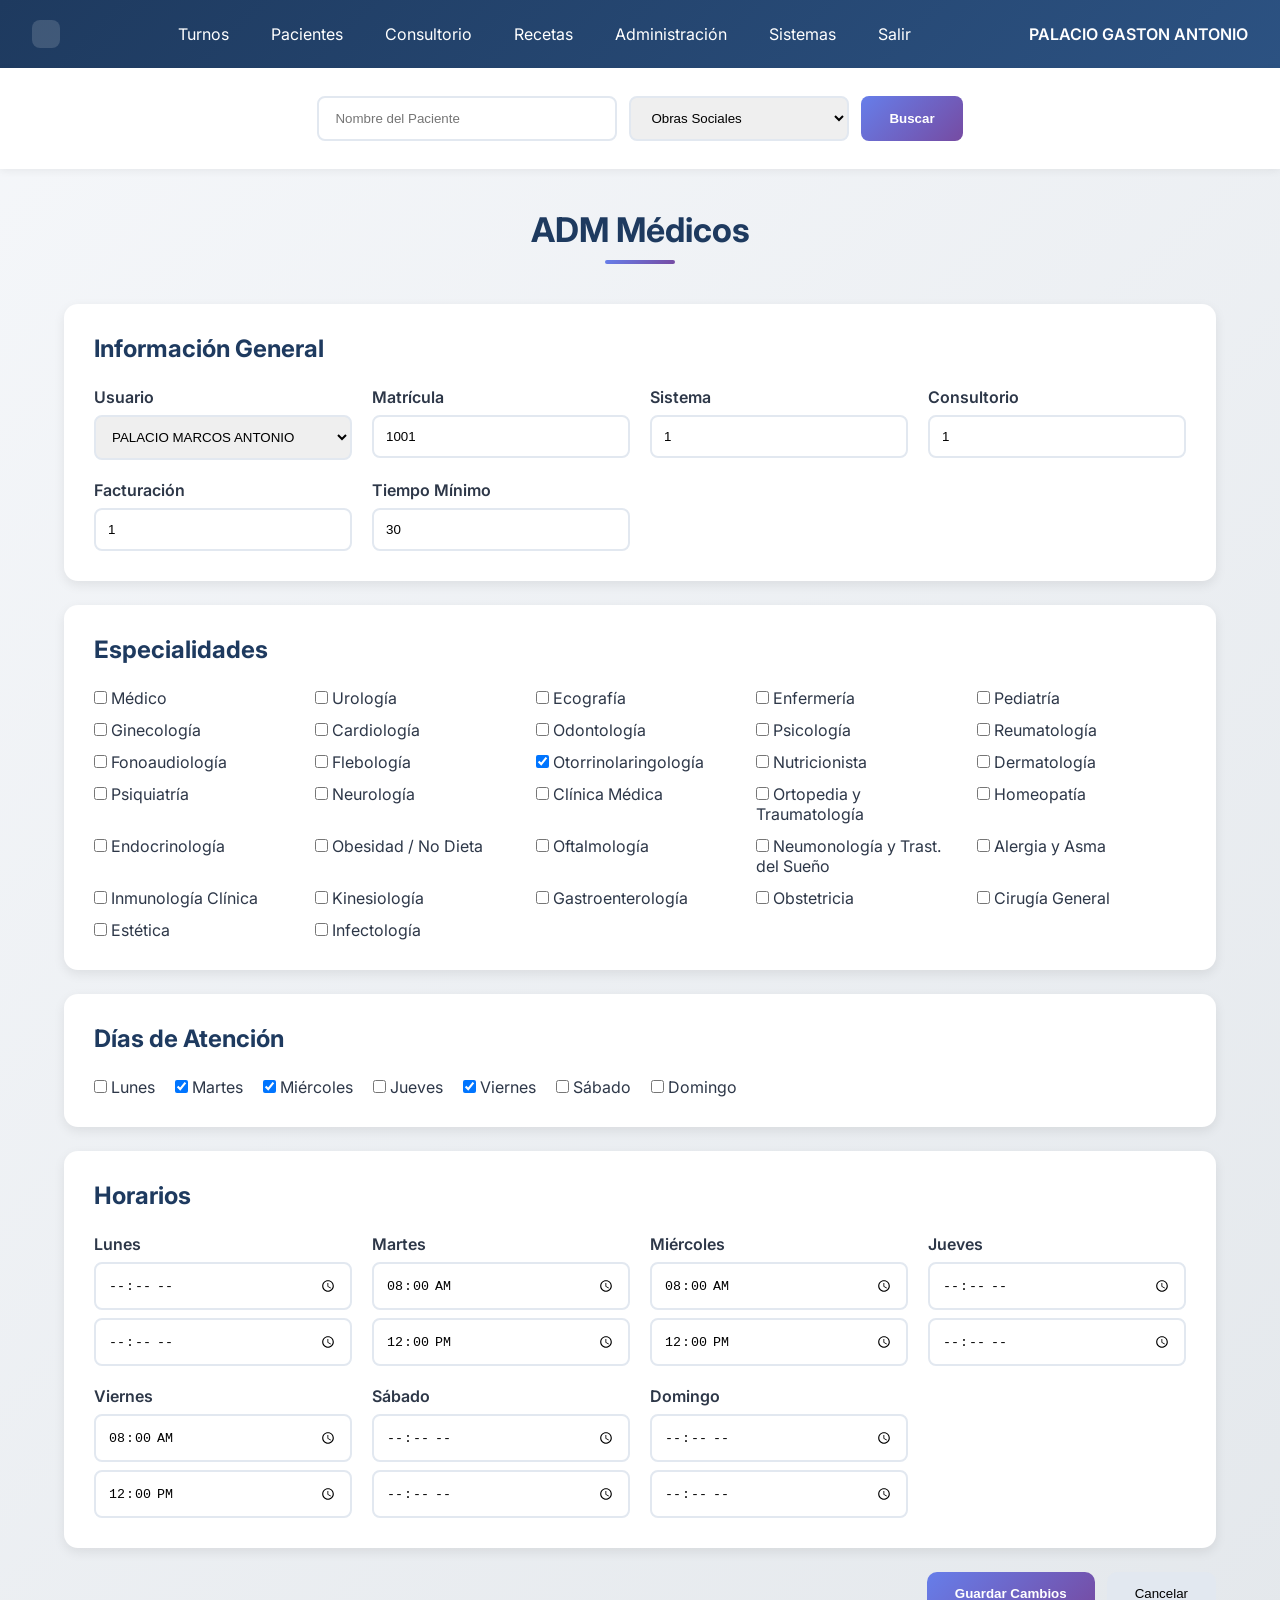
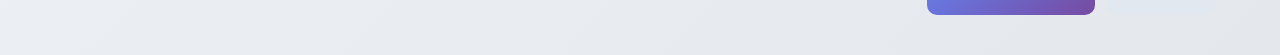
==== adMedicos.html @ 22ae17d7 "hola" ====
<!DOCTYPE html>
<html lang="es">
<head>
<meta charset="UTF-8">
<meta name="viewport" content="width=device-width, initial-scale=1.0">
<title>ADM Médicos</title>

<link rel="stylesheet" href="medicos.css">

<link href="https://fonts.googleapis.com/css2?family=Inter:wght@400;500;600;700&display=swap" rel="stylesheet">

</head>
<body>

<header class="header">

<div class="header-left">
<p class="logo-icon"></p>
</div>

<nav class="nav-menu">
<a href="#">Turnos</a>
<a href="#">Pacientes</a>
<a href="#">Consultorio</a>
<a href="#">Recetas</a>
<a href="#">Administración</a>
<a href="#">Sistemas</a>
<a href="#">Salir</a>
</nav>

<div class="header-right">
<span class="user-name">PALACIO GASTON ANTONIO</span>
</div>

</header>

<section class="search-bar">

<input
type="text"
placeholder="Nombre del Paciente"
class="input-paciente">

<select class="select-obra">
<option>Obras Sociales</option>
</select>

<button class="btn-buscar">
Buscar
</button>

</section>

<main class="main-content">

<h1 class="page-title">
ADM Médicos
</h1>

<div class="cards-container">

<div class="card">

<h2>Información General</h2>

<div class="form-grid">

<div class="form-group">
  <label>Usuario</label>

  <select id="medicoSelect">
  </select>

</div>

<div class="form-group">
<label>Matrícula</label>
<input id="matricula" type="text">
</div>

<div class="form-group">
<label>Sistema</label>
<input id="sistema" type="number">
</div>

<div class="form-group">
<label>Consultorio</label>
<input id="consultorio" type="number">
</div>

<div class="form-group">
<label>Facturación</label>
<input id="factura" type="number">
</div>

<div class="form-group">
<label>Tiempo Mínimo</label>
<input id="tiempoMinimo" type="number">
</div>

</div>

</div>

<div class="card">

<h2>Especialidades</h2>

<div class="especialidades-grid">

<label><input class="especialidad" type="checkbox" value="Médico"> Médico</label>

<label><input class="especialidad" type="checkbox" value="Urología"> Urología</label>

<label><input class="especialidad" type="checkbox" value="Ecografía"> Ecografía</label>

<label><input class="especialidad" type="checkbox" value="Enfermería"> Enfermería</label>

<label><input class="especialidad" type="checkbox" value="Pediatría"> Pediatría</label>

<label><input class="especialidad" type="checkbox" value="Ginecología"> Ginecología</label>

<label><input class="especialidad" type="checkbox" value="Cardiología"> Cardiología</label>

<label><input class="especialidad" type="checkbox" value="Odontología"> Odontología</label>

<label><input class="especialidad" type="checkbox" value="Psicología"> Psicología</label>

<label><input class="especialidad" type="checkbox" value="Reumatología"> Reumatología</label>

<label><input class="especialidad" type="checkbox" value="Fonoaudiología"> Fonoaudiología</label>

<label><input class="especialidad" type="checkbox" value="Flebología"> Flebología</label>

<label><input class="especialidad" type="checkbox" value="Otorrinolaringología"> Otorrinolaringología</label>

<label><input class="especialidad" type="checkbox" value="Nutricionista"> Nutricionista</label>

<label><input class="especialidad" type="checkbox" value="Dermatología"> Dermatología</label>

<label><input class="especialidad" type="checkbox" value="Psiquiatría"> Psiquiatría</label>

<label><input class="especialidad" type="checkbox" value="Neurología"> Neurología</label>

<label><input class="especialidad" type="checkbox" value="Clínica Médica"> Clínica Médica</label>

<label><input class="especialidad" type="checkbox" value="Ortopedia y Traumatología"> Ortopedia y Traumatología</label>

<label><input class="especialidad" type="checkbox" value="Homeopatía"> Homeopatía</label>

<label><input class="especialidad" type="checkbox" value="Endocrinología"> Endocrinología</label>

<label><input class="especialidad" type="checkbox" value="Obesidad / No Dieta"> Obesidad / No Dieta</label>

<label><input class="especialidad" type="checkbox" value="Oftalmología"> Oftalmología</label>

<label><input class="especialidad" type="checkbox" value="Neumonología y Trast. del Sueño"> Neumonología y Trast. del Sueño</label>

<label><input class="especialidad" type="checkbox" value="Alergia y Asma"> Alergia y Asma</label>

<label><input class="especialidad" type="checkbox" value="Inmunología Clínica"> Inmunología Clínica</label>

<label><input class="especialidad" type="checkbox" value="Kinesiología"> Kinesiología</label>

<label><input class="especialidad" type="checkbox" value="Gastroenterología"> Gastroenterología</label>

<label><input class="especialidad" type="checkbox" value="Obstetricia"> Obstetricia</label>

<label><input class="especialidad" type="checkbox" value="Cirugía General"> Cirugía General</label>

<label><input class="especialidad" type="checkbox" value="Estética"> Estética</label>

<label><input class="especialidad" type="checkbox" value="Infectología"> Infectología</label>

</div>

</div>

<div class="card">

<h2>Días de Atención</h2>

<div class="dias-grid">

<label>
<input class="dia" type="checkbox" value="Lunes">
Lunes
</label>

<label>
<input class="dia" type="checkbox" value="Martes">
Martes
</label>

<label>
<input class="dia" type="checkbox" value="Miércoles">
Miércoles
</label>

<label>
<input class="dia" type="checkbox" value="Jueves">
Jueves
</label>

<label>
<input class="dia" type="checkbox" value="Viernes">
Viernes
</label>

<label>
<input class="dia" type="checkbox" value="Sábado">
Sábado
</label>

<label>
<input class="dia" type="checkbox" value="Domingo">
Domingo
</label>

</div>

</div>

<div class="card">

<h2>Horarios</h2>

<div class="horarios-grid">

<div class="form-group">
<label>Lunes</label>
<input id="lunEntrada" type="time">
<input id="lunSalida" type="time">
</div>

<div class="form-group">
<label>Martes</label>
<input id="marEntrada" type="time">
<input id="marSalida" type="time">
</div>

<div class="form-group">
<label>Miércoles</label>
<input id="mieEntrada" type="time">
<input id="mieSalida" type="time">
</div>

<div class="form-group">
<label>Jueves</label>
<input id="jueEntrada" type="time">
<input id="jueSalida" type="time">
</div>

<div class="form-group">
<label>Viernes</label>
<input id="vieEntrada" type="time">
<input id="vieSalida" type="time">
</div>

<div class="form-group">
<label>Sábado</label>
<input id="sabEntrada" type="time">
<input id="sabSalida" type="time">
</div>

<div class="form-group">
<label>Domingo</label>
<input id="domEntrada" type="time">
<input id="domSalida" type="time">
</div>

</div>

</div>

<div class="actions">

<button class="btn-guardar">
Guardar Cambios
</button>

<button class="btn-cancelar">
Cancelar
</button>

</div>

</div>

</main>
<script src="medicos.js"></script>
</body>
</html>
---- medicos.css ----
*{
margin:0;
padding:0;
box-sizing:border-box;
}

body{
font-family:'Inter',sans-serif;
background:linear-gradient(
135deg,
#f5f7fa 0%,
#e4e8ec 100%
);
min-height:100vh;
color:#2d3748;
}

.header{
display:flex;
align-items:center;
justify-content:space-between;
background:linear-gradient(
135deg,
#1e3a5f 0%,
#2c5282 100%
);
padding:14px 32px;
}

.logo-icon{
width:28px;
height:28px;
background:rgba(255,255,255,.15);
border-radius:8px;
}

.nav-menu{
display:flex;
gap:6px;
}

.nav-menu a{
color:white;
text-decoration:none;
padding:10px 18px;
border-radius:6px;
}

.nav-menu .active{
background:white;
color:#1e3a5f;
}

.user-name{
color:white;
font-weight:600;
}

.search-bar{
display:flex;
justify-content:center;
gap:12px;
padding:28px;
background:white;
box-shadow:0 2px 8px rgba(0,0,0,.06);
}

.input-paciente,
.select-obra{
padding:12px 16px;
border:2px solid #e2e8f0;
border-radius:8px;
}

.input-paciente{
width:300px;
}

.select-obra{
width:220px;
}

.btn-buscar{
padding:12px 28px;
border:none;
border-radius:8px;
background:linear-gradient(
135deg,
#667eea,
#764ba2
);
color:white;
font-weight:600;
cursor:pointer;
}

.main-content{
max-width:1200px;
margin:auto;
padding:40px 24px;
}

.page-title{
text-align:center;
font-size:34px;
font-weight:700;
color:#1e3a5f;
margin-bottom:40px;
}

.page-title::after{
content:'';
display:block;
width:70px;
height:4px;
background:linear-gradient(
135deg,
#667eea,
#764ba2
);
margin:10px auto;
border-radius:20px;
}

.cards-container{
display:flex;
flex-direction:column;
gap:24px;
}

.card{
background:white;
padding:30px;
border-radius:14px;
box-shadow:0 4px 12px rgba(0,0,0,.08);
}

.card h2{
margin-bottom:24px;
color:#1e3a5f;
}

.form-grid{
display:grid;
grid-template-columns:
repeat(auto-fit,minmax(250px,1fr));
gap:20px;
}

.form-group{
display:flex;
flex-direction:column;
gap:8px;
}

.form-group label{
font-weight:600;
}

.form-group input,
.form-group select{
padding:12px;
border:2px solid #e2e8f0;
border-radius:8px;
}

.especialidades-grid{
display:grid;
grid-template-columns:
repeat(auto-fit,minmax(180px,1fr));
gap:12px;
}

.dias-grid{
display:flex;
gap:20px;
flex-wrap:wrap;
}

.horarios-grid{
display:grid;
grid-template-columns:
repeat(auto-fit,minmax(250px,1fr));
gap:20px;
}

.actions{
display:flex;
justify-content:flex-end;
gap:12px;
}

.btn-guardar{
padding:14px 28px;
border:none;
border-radius:10px;
background:linear-gradient(
135deg,
#667eea,
#764ba2
);
color:white;
font-weight:600;
cursor:pointer;
}

.btn-cancelar{
padding:14px 28px;
border:none;
border-radius:10px;
background:#e2e8f0;
cursor:pointer;
}
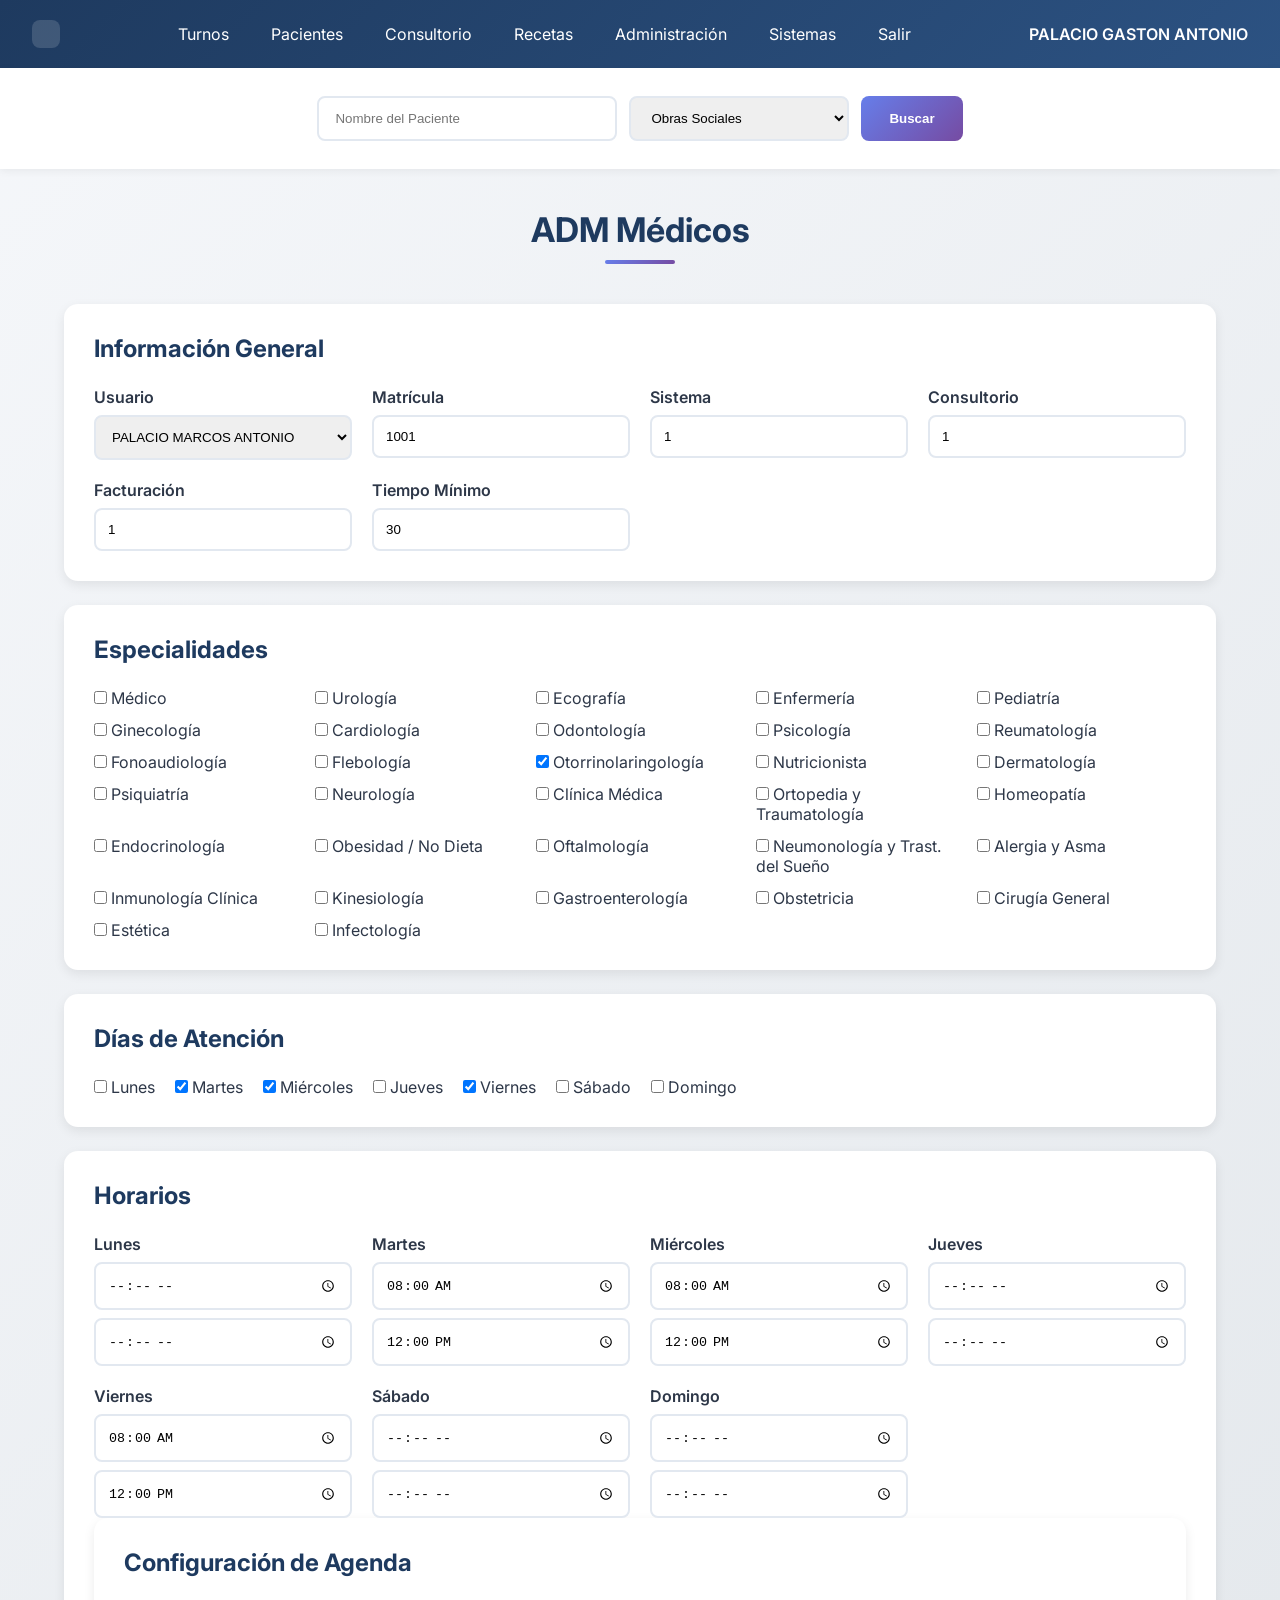
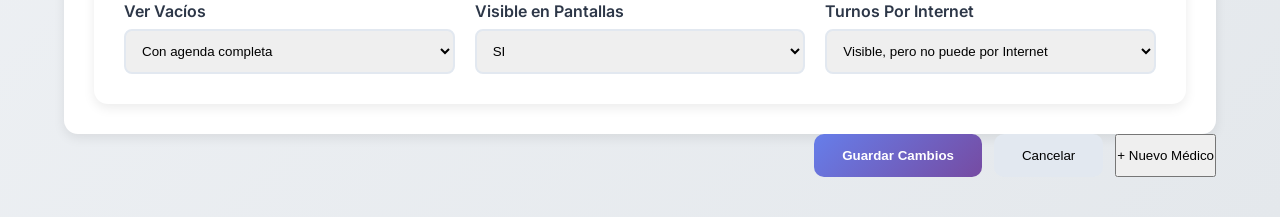
==== commit 2876e1ce: "hola" ====
--- a/adMedicos.html
+++ b/adMedicos.html
@@ -270,7 +270,46 @@
 </div>
 
 </div>
-
+<div class="card">
+
+    <h2>Configuración de Agenda</h2>
+
+    <div class="form-grid">
+
+        <div class="form-group">
+            <label>Ver Vacíos</label>
+
+            <select id="verVacios">
+                <option>Con agenda completa</option>
+                <option>Mostrar huecos</option>
+                <option>Ocultar huecos</option>
+            </select>
+        </div>
+
+        <div class="form-group">
+            <label>Visible en Pantallas</label>
+
+            <select id="visiblePantallas">
+                <option>SI</option>
+                <option>NO</option>
+            </select>
+        </div>
+
+        <div class="form-group">
+            <label>Turnos Por Internet</label>
+
+            <select id="turnosInternet">
+                <option>Visible, pero no puede por Internet</option>
+                <option>Visible y puede por Internet</option>
+                <option>No visible</option>
+            </select>
+        </div>
+
+    </div>
+
+</div>
+
+</div>
 </div>
 
 <div class="actions">
@@ -281,6 +320,9 @@
 
 <button class="btn-cancelar">
 Cancelar
+</button>
+<button id="nuevoMedico">
+  + Nuevo Médico
 </button>
 
 </div>
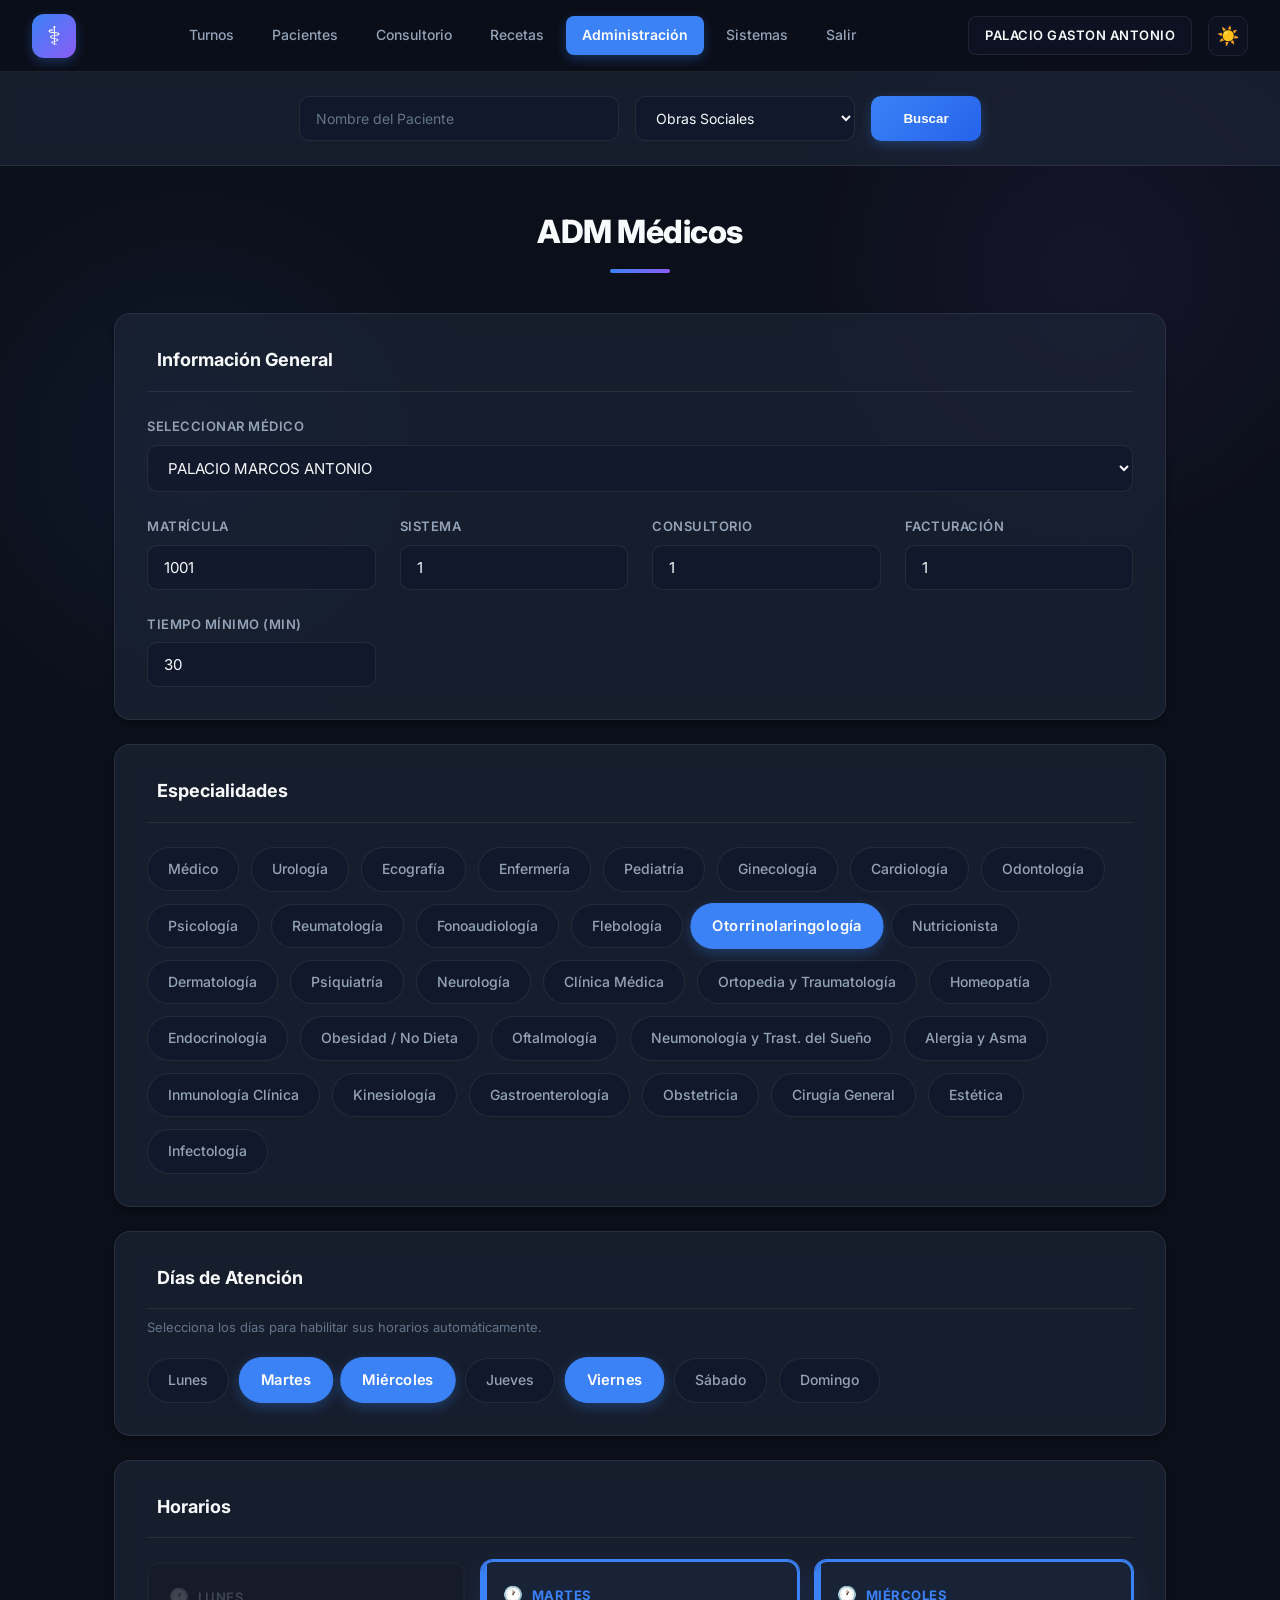
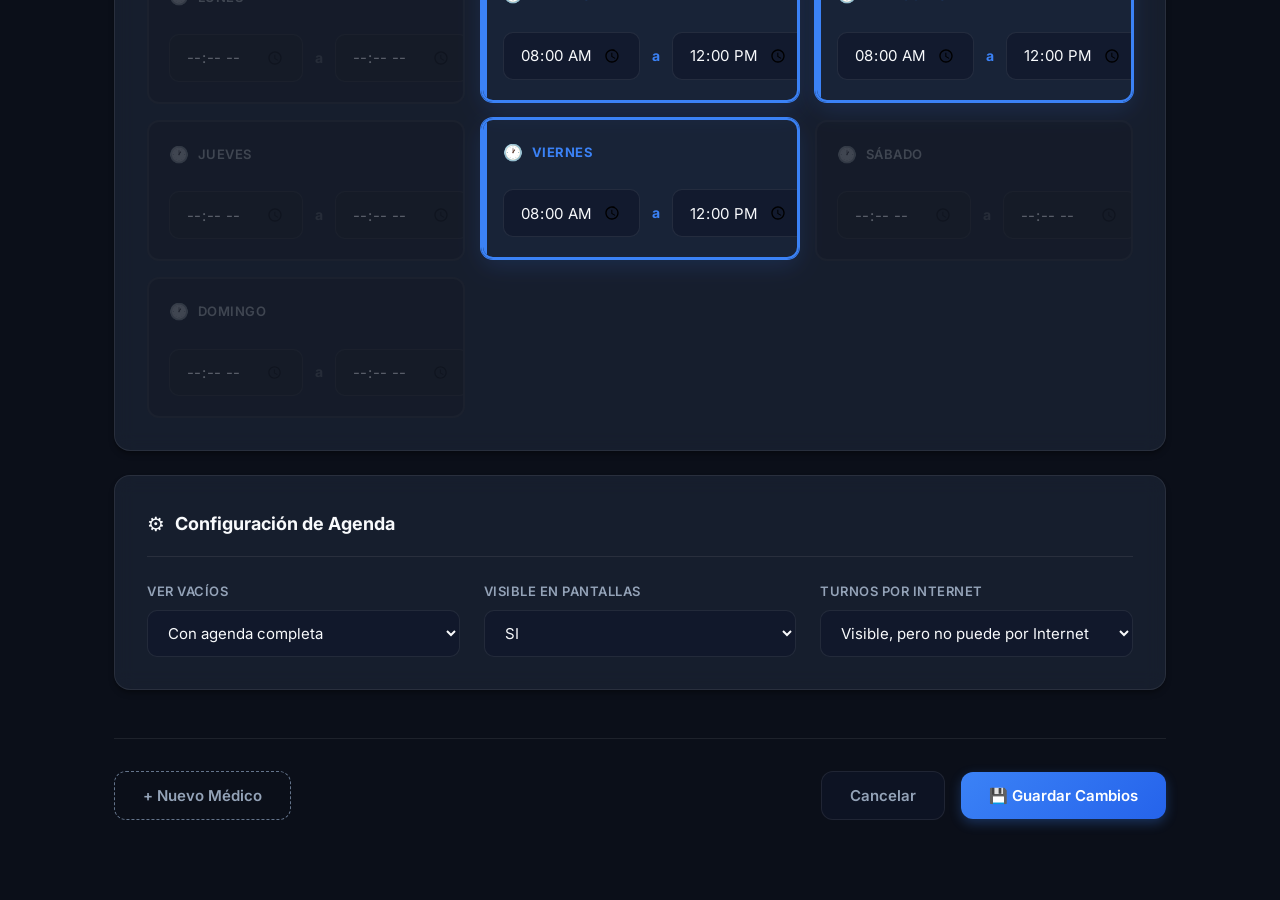
==== commit 447974f8: "cambio de estilo y mejora de ui" ====
--- a/adMedicos.html
+++ b/adMedicos.html
@@ -1,335 +1,238 @@
 <!DOCTYPE html>
-<html lang="es">
+<html lang="es" data-theme="dark">
 <head>
 <meta charset="UTF-8">
 <meta name="viewport" content="width=device-width, initial-scale=1.0">
 <title>ADM Médicos</title>
-
 <link rel="stylesheet" href="medicos.css">
-
 <link href="https://fonts.googleapis.com/css2?family=Inter:wght@400;500;600;700&display=swap" rel="stylesheet">
-
 </head>
 <body>
 
 <header class="header">
-
-<div class="header-left">
-<p class="logo-icon"></p>
-</div>
-
-<nav class="nav-menu">
-<a href="#">Turnos</a>
-<a href="#">Pacientes</a>
-<a href="#">Consultorio</a>
-<a href="#">Recetas</a>
-<a href="#">Administración</a>
-<a href="#">Sistemas</a>
-<a href="#">Salir</a>
-</nav>
-
-<div class="header-right">
-<span class="user-name">PALACIO GASTON ANTONIO</span>
-</div>
-
+  <div class="header-left">
+    <p class="logo-icon">⚕</p>
+  </div>
+  <nav class="nav-menu">
+    <a href="#">Turnos</a>
+    <a href="#">Pacientes</a>
+    <a href="#">Consultorio</a>
+    <a href="#">Recetas</a>
+    <a href="#" class="active">Administración</a>
+    <a href="#">Sistemas</a>
+    <a href="#">Salir</a>
+  </nav>
+  <div class="header-right">
+    <span class="user-name">PALACIO GASTON ANTONIO</span>
+    <button id="theme-toggle" class="theme-toggle" aria-label="Cambiar tema">
+      <span class="icon">☀️</span>
+    </button>
+  </div>
 </header>
 
 <section class="search-bar">
-
-<input
-type="text"
-placeholder="Nombre del Paciente"
-class="input-paciente">
-
-<select class="select-obra">
-<option>Obras Sociales</option>
-</select>
-
-<button class="btn-buscar">
-Buscar
-</button>
-
+  <input type="text" placeholder="Nombre del Paciente" class="input-paciente">
+  <select class="select-obra">
+    <option>Obras Sociales</option>
+  </select>
+  <button class="btn-buscar">Buscar</button>
 </section>
 
 <main class="main-content">
-
-<h1 class="page-title">
-ADM Médicos
-</h1>
-
-<div class="cards-container">
-
-<div class="card">
-
-<h2>Información General</h2>
-
-<div class="form-grid">
-
-<div class="form-group">
-  <label>Usuario</label>
-
-  <select id="medicoSelect">
-  </select>
-
-</div>
-
-<div class="form-group">
-<label>Matrícula</label>
-<input id="matricula" type="text">
-</div>
-
-<div class="form-group">
-<label>Sistema</label>
-<input id="sistema" type="number">
-</div>
-
-<div class="form-group">
-<label>Consultorio</label>
-<input id="consultorio" type="number">
-</div>
-
-<div class="form-group">
-<label>Facturación</label>
-<input id="factura" type="number">
-</div>
-
-<div class="form-group">
-<label>Tiempo Mínimo</label>
-<input id="tiempoMinimo" type="number">
-</div>
-
-</div>
-
-</div>
-
-<div class="card">
-
-<h2>Especialidades</h2>
-
-<div class="especialidades-grid">
-
-<label><input class="especialidad" type="checkbox" value="Médico"> Médico</label>
-
-<label><input class="especialidad" type="checkbox" value="Urología"> Urología</label>
-
-<label><input class="especialidad" type="checkbox" value="Ecografía"> Ecografía</label>
-
-<label><input class="especialidad" type="checkbox" value="Enfermería"> Enfermería</label>
-
-<label><input class="especialidad" type="checkbox" value="Pediatría"> Pediatría</label>
-
-<label><input class="especialidad" type="checkbox" value="Ginecología"> Ginecología</label>
-
-<label><input class="especialidad" type="checkbox" value="Cardiología"> Cardiología</label>
-
-<label><input class="especialidad" type="checkbox" value="Odontología"> Odontología</label>
-
-<label><input class="especialidad" type="checkbox" value="Psicología"> Psicología</label>
-
-<label><input class="especialidad" type="checkbox" value="Reumatología"> Reumatología</label>
-
-<label><input class="especialidad" type="checkbox" value="Fonoaudiología"> Fonoaudiología</label>
-
-<label><input class="especialidad" type="checkbox" value="Flebología"> Flebología</label>
-
-<label><input class="especialidad" type="checkbox" value="Otorrinolaringología"> Otorrinolaringología</label>
-
-<label><input class="especialidad" type="checkbox" value="Nutricionista"> Nutricionista</label>
-
-<label><input class="especialidad" type="checkbox" value="Dermatología"> Dermatología</label>
-
-<label><input class="especialidad" type="checkbox" value="Psiquiatría"> Psiquiatría</label>
-
-<label><input class="especialidad" type="checkbox" value="Neurología"> Neurología</label>
-
-<label><input class="especialidad" type="checkbox" value="Clínica Médica"> Clínica Médica</label>
-
-<label><input class="especialidad" type="checkbox" value="Ortopedia y Traumatología"> Ortopedia y Traumatología</label>
-
-<label><input class="especialidad" type="checkbox" value="Homeopatía"> Homeopatía</label>
-
-<label><input class="especialidad" type="checkbox" value="Endocrinología"> Endocrinología</label>
-
-<label><input class="especialidad" type="checkbox" value="Obesidad / No Dieta"> Obesidad / No Dieta</label>
-
-<label><input class="especialidad" type="checkbox" value="Oftalmología"> Oftalmología</label>
-
-<label><input class="especialidad" type="checkbox" value="Neumonología y Trast. del Sueño"> Neumonología y Trast. del Sueño</label>
-
-<label><input class="especialidad" type="checkbox" value="Alergia y Asma"> Alergia y Asma</label>
-
-<label><input class="especialidad" type="checkbox" value="Inmunología Clínica"> Inmunología Clínica</label>
-
-<label><input class="especialidad" type="checkbox" value="Kinesiología"> Kinesiología</label>
-
-<label><input class="especialidad" type="checkbox" value="Gastroenterología"> Gastroenterología</label>
-
-<label><input class="especialidad" type="checkbox" value="Obstetricia"> Obstetricia</label>
-
-<label><input class="especialidad" type="checkbox" value="Cirugía General"> Cirugía General</label>
-
-<label><input class="especialidad" type="checkbox" value="Estética"> Estética</label>
-
-<label><input class="especialidad" type="checkbox" value="Infectología"> Infectología</label>
-
-</div>
-
-</div>
-
-<div class="card">
-
-<h2>Días de Atención</h2>
-
-<div class="dias-grid">
-
-<label>
-<input class="dia" type="checkbox" value="Lunes">
-Lunes
-</label>
-
-<label>
-<input class="dia" type="checkbox" value="Martes">
-Martes
-</label>
-
-<label>
-<input class="dia" type="checkbox" value="Miércoles">
-Miércoles
-</label>
-
-<label>
-<input class="dia" type="checkbox" value="Jueves">
-Jueves
-</label>
-
-<label>
-<input class="dia" type="checkbox" value="Viernes">
-Viernes
-</label>
-
-<label>
-<input class="dia" type="checkbox" value="Sábado">
-Sábado
-</label>
-
-<label>
-<input class="dia" type="checkbox" value="Domingo">
-Domingo
-</label>
-
-</div>
-
-</div>
-
-<div class="card">
-
-<h2>Horarios</h2>
-
-<div class="horarios-grid">
-
-<div class="form-group">
-<label>Lunes</label>
-<input id="lunEntrada" type="time">
-<input id="lunSalida" type="time">
-</div>
-
-<div class="form-group">
-<label>Martes</label>
-<input id="marEntrada" type="time">
-<input id="marSalida" type="time">
-</div>
-
-<div class="form-group">
-<label>Miércoles</label>
-<input id="mieEntrada" type="time">
-<input id="mieSalida" type="time">
-</div>
-
-<div class="form-group">
-<label>Jueves</label>
-<input id="jueEntrada" type="time">
-<input id="jueSalida" type="time">
-</div>
-
-<div class="form-group">
-<label>Viernes</label>
-<input id="vieEntrada" type="time">
-<input id="vieSalida" type="time">
-</div>
-
-<div class="form-group">
-<label>Sábado</label>
-<input id="sabEntrada" type="time">
-<input id="sabSalida" type="time">
-</div>
-
-<div class="form-group">
-<label>Domingo</label>
-<input id="domEntrada" type="time">
-<input id="domSalida" type="time">
-</div>
-
-</div>
-<div class="card">
-
-    <h2>Configuración de Agenda</h2>
-
-    <div class="form-grid">
-
-        <div class="form-group">
-            <label>Ver Vacíos</label>
-
-            <select id="verVacios">
-                <option>Con agenda completa</option>
-                <option>Mostrar huecos</option>
-                <option>Ocultar huecos</option>
-            </select>
-        </div>
-
-        <div class="form-group">
-            <label>Visible en Pantallas</label>
-
-            <select id="visiblePantallas">
-                <option>SI</option>
-                <option>NO</option>
-            </select>
-        </div>
-
-        <div class="form-group">
-            <label>Turnos Por Internet</label>
-
-            <select id="turnosInternet">
-                <option>Visible, pero no puede por Internet</option>
-                <option>Visible y puede por Internet</option>
-                <option>No visible</option>
-            </select>
-        </div>
-
-    </div>
-
-</div>
-
-</div>
-</div>
-
-<div class="actions">
-
-<button class="btn-guardar">
-Guardar Cambios
-</button>
-
-<button class="btn-cancelar">
-Cancelar
-</button>
-<button id="nuevoMedico">
-  + Nuevo Médico
-</button>
-
-</div>
-
-</div>
+  <h1 class="page-title">ADM Médicos</h1>
+
+  <div class="cards-container" id="form-container">
+
+    <!-- TARJETA 1: INFORMACIÓN GENERAL -->
+    <div class="card">
+      <h2><span class="icon-title"></span> Información General</h2>
+      <div class="form-grid">
+        <div class="form-group full-width">
+          <label>Seleccionar Médico</label>
+          <select id="medicoSelect" class="select-primary">
+            <option value="">-- Seleccione un médico --</option>
+          </select>
+        </div>
+        <div class="form-group">
+          <label>Matrícula</label>
+          <input id="matricula" type="text" placeholder="Ej: 1001">
+        </div>
+        <div class="form-group">
+          <label>Sistema</label>
+          <input id="sistema" type="number" placeholder="1">
+        </div>
+        <div class="form-group">
+          <label>Consultorio</label>
+          <input id="consultorio" type="number" placeholder="Ej: 8">
+        </div>
+        <div class="form-group">
+          <label>Facturación</label>
+          <input id="factura" type="number" placeholder="1">
+        </div>
+        <div class="form-group">
+          <label>Tiempo Mínimo (min)</label>
+          <input id="tiempoMinimo" type="number" placeholder="30">
+        </div>
+      </div>
+    </div>
+
+    <!-- TARJETA 2: ESPECIALIDADES (Ahora son Chips interactivos) -->
+    <div class="card">
+      <h2><span class="icon-title"></span> Especialidades</h2>
+      <div class="especialidades-grid">
+        <label><input class="especialidad" type="checkbox" value="Médico"> Médico</label>
+        <label><input class="especialidad" type="checkbox" value="Urología"> Urología</label>
+        <label><input class="especialidad" type="checkbox" value="Ecografía"> Ecografía</label>
+        <label><input class="especialidad" type="checkbox" value="Enfermería"> Enfermería</label>
+        <label><input class="especialidad" type="checkbox" value="Pediatría"> Pediatría</label>
+        <label><input class="especialidad" type="checkbox" value="Ginecología"> Ginecología</label>
+        <label><input class="especialidad" type="checkbox" value="Cardiología"> Cardiología</label>
+        <label><input class="especialidad" type="checkbox" value="Odontología"> Odontología</label>
+        <label><input class="especialidad" type="checkbox" value="Psicología"> Psicología</label>
+        <label><input class="especialidad" type="checkbox" value="Reumatología"> Reumatología</label>
+        <label><input class="especialidad" type="checkbox" value="Fonoaudiología"> Fonoaudiología</label>
+        <label><input class="especialidad" type="checkbox" value="Flebología"> Flebología</label>
+        <label><input class="especialidad" type="checkbox" value="Otorrinolaringología"> Otorrinolaringología</label>
+        <label><input class="especialidad" type="checkbox" value="Nutricionista"> Nutricionista</label>
+        <label><input class="especialidad" type="checkbox" value="Dermatología"> Dermatología</label>
+        <label><input class="especialidad" type="checkbox" value="Psiquiatría"> Psiquiatría</label>
+        <label><input class="especialidad" type="checkbox" value="Neurología"> Neurología</label>
+        <label><input class="especialidad" type="checkbox" value="Clínica Médica"> Clínica Médica</label>
+        <label><input class="especialidad" type="checkbox" value="Ortopedia y Traumatología"> Ortopedia y Traumatología</label>
+        <label><input class="especialidad" type="checkbox" value="Homeopatía"> Homeopatía</label>
+        <label><input class="especialidad" type="checkbox" value="Endocrinología"> Endocrinología</label>
+        <label><input class="especialidad" type="checkbox" value="Obesidad / No Dieta"> Obesidad / No Dieta</label>
+        <label><input class="especialidad" type="checkbox" value="Oftalmología"> Oftalmología</label>
+        <label><input class="especialidad" type="checkbox" value="Neumonología y Trast. del Sueño"> Neumonología y Trast. del Sueño</label>
+        <label><input class="especialidad" type="checkbox" value="Alergia y Asma"> Alergia y Asma</label>
+        <label><input class="especialidad" type="checkbox" value="Inmunología Clínica"> Inmunología Clínica</label>
+        <label><input class="especialidad" type="checkbox" value="Kinesiología"> Kinesiología</label>
+        <label><input class="especialidad" type="checkbox" value="Gastroenterología"> Gastroenterología</label>
+        <label><input class="especialidad" type="checkbox" value="Obstetricia"> Obstetricia</label>
+        <label><input class="especialidad" type="checkbox" value="Cirugía General"> Cirugía General</label>
+        <label><input class="especialidad" type="checkbox" value="Estética"> Estética</label>
+        <label><input class="especialidad" type="checkbox" value="Infectología"> Infectología</label>
+      </div>
+    </div>
+
+    <!-- TARJETA 3: DÍAS DE ATENCIÓN (Chips interactivos) -->
+    <div class="card">
+      <h2><span class="icon-title"></span> Días de Atención</h2>
+      <p class="hint-text">Selecciona los días para habilitar sus horarios automáticamente.</p>
+      <div class="dias-grid">
+        <label><input class="dia" type="checkbox" value="Lunes"> Lunes</label>
+        <label><input class="dia" type="checkbox" value="Martes"> Martes</label>
+        <label><input class="dia" type="checkbox" value="Miércoles"> Miércoles</label>
+        <label><input class="dia" type="checkbox" value="Jueves"> Jueves</label>
+        <label><input class="dia" type="checkbox" value="Viernes"> Viernes</label>
+        <label><input class="dia" type="checkbox" value="Sábado"> Sábado</label>
+        <label><input class="dia" type="checkbox" value="Domingo"> Domingo</label>
+      </div>
+    </div>
+
+    <!-- TARJETA 4: HORARIOS (Se muestra/oculta dinámicamente) -->
+    <div class="card" id="card-horarios">
+      <h2><span class="icon-title"></span> Horarios</h2>
+      <div class="horarios-grid">
+        <div class="form-group horario-row" data-dia="lunes">
+          <label class="dia-label">Lunes</label>
+          <div class="time-inputs">
+            <input id="lunEntrada" type="time" title="Entrada">
+            <span class="time-separator">a</span>
+            <input id="lunSalida" type="time" title="Salida">
+          </div>
+        </div>
+        <div class="form-group horario-row" data-dia="martes">
+          <label class="dia-label">Martes</label>
+          <div class="time-inputs">
+            <input id="marEntrada" type="time">
+            <span class="time-separator">a</span>
+            <input id="marSalida" type="time">
+          </div>
+        </div>
+        <div class="form-group horario-row" data-dia="miercoles">
+          <label class="dia-label">Miércoles</label>
+          <div class="time-inputs">
+            <input id="mieEntrada" type="time">
+            <span class="time-separator">a</span>
+            <input id="mieSalida" type="time">
+          </div>
+        </div>
+        <div class="form-group horario-row" data-dia="jueves">
+          <label class="dia-label">Jueves</label>
+          <div class="time-inputs">
+            <input id="jueEntrada" type="time">
+            <span class="time-separator">a</span>
+            <input id="jueSalida" type="time">
+          </div>
+        </div>
+        <div class="form-group horario-row" data-dia="viernes">
+          <label class="dia-label">Viernes</label>
+          <div class="time-inputs">
+            <input id="vieEntrada" type="time">
+            <span class="time-separator">a</span>
+            <input id="vieSalida" type="time">
+          </div>
+        </div>
+        <div class="form-group horario-row" data-dia="sabado">
+          <label class="dia-label">Sábado</label>
+          <div class="time-inputs">
+            <input id="sabEntrada" type="time">
+            <span class="time-separator">a</span>
+            <input id="sabSalida" type="time">
+          </div>
+        </div>
+        <div class="form-group horario-row" data-dia="domingo">
+          <label class="dia-label">Domingo</label>
+          <div class="time-inputs">
+            <input id="domEntrada" type="time">
+            <span class="time-separator">a</span>
+            <input id="domSalida" type="time">
+          </div>
+        </div>
+      </div>
+    </div>
+
+    <!-- TARJETA 5: CONFIGURACIÓN DE AGENDA -->
+    <div class="card">
+      <h2><span class="icon-title">⚙️</span> Configuración de Agenda</h2>
+      <div class="form-grid">
+        <div class="form-group">
+          <label>Ver Vacíos</label>
+          <select id="verVacios" class="select-primary">
+            <option>Con agenda completa</option>
+            <option>Mostrar huecos</option>
+            <option>Ocultar huecos</option>
+          </select>
+        </div>
+        <div class="form-group">
+          <label>Visible en Pantallas</label>
+          <select id="visiblePantallas" class="select-primary">
+            <option>SI</option>
+            <option>NO</option>
+          </select>
+        </div>
+        <div class="form-group">
+          <label>Turnos Por Internet</label>
+          <select id="turnosInternet" class="select-primary">
+            <option>Visible, pero no puede por Internet</option>
+            <option>Visible y puede por Internet</option>
+            <option>No visible</option>
+          </select>
+        </div>
+      </div>
+    </div>
+
+  </div>
+
+  <div class="actions">
+    <button id="nuevoMedico" class="btn-nuevo">+ Nuevo Médico</button>
+    <button class="btn-cancelar">Cancelar</button>
+    <button class="btn-guardar">💾 Guardar Cambios</button>
+  </div>
 
 </main>
+
 <script src="medicos.js"></script>
 </body>
 </html>
--- a/medicos.css
+++ b/medicos.css
@@ -1,213 +1,615 @@
-*{
-margin:0;
-padding:0;
-box-sizing:border-box;
-}
-
-body{
-font-family:'Inter',sans-serif;
-background:linear-gradient(
-135deg,
-#f5f7fa 0%,
-#e4e8ec 100%
-);
-min-height:100vh;
-color:#2d3748;
-}
-
-.header{
-display:flex;
-align-items:center;
-justify-content:space-between;
-background:linear-gradient(
-135deg,
-#1e3a5f 0%,
-#2c5282 100%
-);
-padding:14px 32px;
-}
-
-.logo-icon{
-width:28px;
-height:28px;
-background:rgba(255,255,255,.15);
-border-radius:8px;
-}
-
-.nav-menu{
-display:flex;
-gap:6px;
-}
-
-.nav-menu a{
-color:white;
-text-decoration:none;
-padding:10px 18px;
-border-radius:6px;
-}
-
-.nav-menu .active{
-background:white;
-color:#1e3a5f;
-}
-
-.user-name{
-color:white;
-font-weight:600;
-}
-
-.search-bar{
-display:flex;
-justify-content:center;
-gap:12px;
-padding:28px;
-background:white;
-box-shadow:0 2px 8px rgba(0,0,0,.06);
-}
-
-.input-paciente,
-.select-obra{
-padding:12px 16px;
-border:2px solid #e2e8f0;
-border-radius:8px;
-}
-
-.input-paciente{
-width:300px;
-}
-
-.select-obra{
-width:220px;
-}
-
-.btn-buscar{
-padding:12px 28px;
-border:none;
-border-radius:8px;
-background:linear-gradient(
-135deg,
-#667eea,
-#764ba2
-);
-color:white;
-font-weight:600;
-cursor:pointer;
-}
-
-.main-content{
-max-width:1200px;
-margin:auto;
-padding:40px 24px;
-}
-
-.page-title{
-text-align:center;
-font-size:34px;
-font-weight:700;
-color:#1e3a5f;
-margin-bottom:40px;
-}
-
-.page-title::after{
-content:'';
-display:block;
-width:70px;
-height:4px;
-background:linear-gradient(
-135deg,
-#667eea,
-#764ba2
-);
-margin:10px auto;
-border-radius:20px;
-}
-
-.cards-container{
-display:flex;
-flex-direction:column;
-gap:24px;
-}
-
-.card{
-background:white;
-padding:30px;
-border-radius:14px;
-box-shadow:0 4px 12px rgba(0,0,0,.08);
-}
-
-.card h2{
-margin-bottom:24px;
-color:#1e3a5f;
-}
-
-.form-grid{
-display:grid;
-grid-template-columns:
-repeat(auto-fit,minmax(250px,1fr));
-gap:20px;
-}
-
-.form-group{
-display:flex;
-flex-direction:column;
-gap:8px;
-}
-
-.form-group label{
-font-weight:600;
-}
-
-.form-group input,
-.form-group select{
-padding:12px;
-border:2px solid #e2e8f0;
-border-radius:8px;
-}
-
-.especialidades-grid{
-display:grid;
-grid-template-columns:
-repeat(auto-fit,minmax(180px,1fr));
-gap:12px;
-}
-
-.dias-grid{
-display:flex;
-gap:20px;
-flex-wrap:wrap;
-}
-
-.horarios-grid{
-display:grid;
-grid-template-columns:
-repeat(auto-fit,minmax(250px,1fr));
-gap:20px;
-}
-
-.actions{
-display:flex;
-justify-content:flex-end;
-gap:12px;
-}
-
-.btn-guardar{
-padding:14px 28px;
-border:none;
-border-radius:10px;
-background:linear-gradient(
-135deg,
-#667eea,
-#764ba2
-);
-color:white;
-font-weight:600;
-cursor:pointer;
-}
-
-.btn-cancelar{
-padding:14px 28px;
-border:none;
-border-radius:10px;
-background:#e2e8f0;
-cursor:pointer;
+* {
+  margin: 0;
+  padding: 0;
+  box-sizing: border-box;
+}
+
+:root {
+  --bg-body: #0b0f19;
+  --bg-body-gradient: radial-gradient(circle at 15% 50%, rgba(59, 130, 246, 0.08), transparent 25%), 
+                      radial-gradient(circle at 85% 30%, rgba(139, 92, 246, 0.08), transparent 25%);
+  --bg-card: rgba(30, 41, 59, 0.6);
+  --bg-card-hover: rgba(30, 41, 59, 0.8);
+  --bg-header: rgba(11, 15, 25, 0.85);
+  --bg-input: rgba(15, 23, 42, 0.6);
+  
+  --text-main: #f8fafc;
+  --text-secondary: #94a3b8;
+  --text-muted: #64748b;
+  
+  --border-subtle: rgba(255, 255, 255, 0.08);
+  --border-hover: rgba(255, 255, 255, 0.15);
+  
+  --color-primary: #3b82f6;
+  --color-success: #10b981;
+  --color-danger: #ef4444;
+  
+  --shadow-card: 0 4px 6px -1px rgba(0, 0, 0, 0.3), 0 2px 4px -1px rgba(0, 0, 0, 0.15);
+  --shadow-hover: 0 20px 25px -5px rgba(0, 0, 0, 0.4), 0 10px 10px -5px rgba(0, 0, 0, 0.2);
+}
+
+[data-theme="light"] {
+  --bg-body: #f1f5f9;
+  --bg-body-gradient: radial-gradient(circle at 15% 50%, rgba(59, 130, 246, 0.05), transparent 25%), 
+                      radial-gradient(circle at 85% 30%, rgba(139, 92, 246, 0.05), transparent 25%);
+  --bg-card: rgba(255, 255, 255, 0.85);
+  --bg-card-hover: rgba(255, 255, 255, 1);
+  --bg-header: rgba(255, 255, 255, 0.85);
+  --bg-input: #ffffff;
+  
+  --text-main: #0f172a;
+  --text-secondary: #475569;
+  --text-muted: #94a3b8;
+  
+  --border-subtle: rgba(0, 0, 0, 0.08);
+  --border-hover: rgba(0, 0, 0, 0.15);
+  
+  --shadow-card: 0 4px 6px -1px rgba(0, 0, 0, 0.05), 0 2px 4px -1px rgba(0, 0, 0, 0.03);
+  --shadow-hover: 0 20px 25px -5px rgba(0, 0, 0, 0.1), 0 10px 10px -5px rgba(0, 0, 0, 0.04);
+}
+
+body {
+  font-family: 'Inter', system-ui, sans-serif;
+  background-color: var(--bg-body);
+  background-image: var(--bg-body-gradient);
+  background-attachment: fixed;
+  min-height: 100vh;
+  color: var(--text-main);
+  line-height: 1.6;
+  transition: background-color 0.4s ease, color 0.4s ease;
+}
+
+/* ===== HEADER ===== */
+.header {
+  display: flex;
+  align-items: center;
+  justify-content: space-between;
+  background: var(--bg-header);
+  backdrop-filter: blur(12px);
+  padding: 0 32px;
+  height: 72px;
+  border-bottom: 1px solid var(--border-subtle);
+  position: sticky;
+  top: 0;
+  z-index: 100;
+}
+
+.logo-icon {
+  font-size: 26px;
+  display: flex;
+  align-items: center;
+  justify-content: center;
+  width: 44px;
+  height: 44px;
+  background: linear-gradient(135deg, var(--color-primary), #8b5cf6);
+  border-radius: 12px;
+  color: white;
+  box-shadow: 0 4px 12px rgba(59, 130, 246, 0.3);
+}
+
+.nav-menu { display: flex; gap: 6px; }
+.nav-menu a {
+  color: var(--text-secondary);
+  text-decoration: none;
+  padding: 8px 16px;
+  font-size: 14px;
+  font-weight: 500;
+  border-radius: 8px;
+  transition: all 0.25s ease;
+}
+.nav-menu a:hover { color: var(--text-main); background: var(--border-subtle); }
+.nav-menu .active {
+  background: var(--color-primary);
+  color: white;
+  font-weight: 600;
+  box-shadow: 0 4px 12px rgba(59, 130, 246, 0.3);
+}
+
+.header-right { display: flex; align-items: center; gap: 16px; }
+.user-name {
+  color: var(--text-main);
+  font-weight: 600;
+  font-size: 13px;
+  letter-spacing: 0.5px;
+  padding: 8px 16px;
+  background: var(--bg-input);
+  border: 1px solid var(--border-subtle);
+  border-radius: 8px;
+}
+
+.theme-toggle {
+  background: var(--bg-input);
+  border: 1px solid var(--border-subtle);
+  color: var(--text-main);
+  width: 40px;
+  height: 40px;
+  border-radius: 10px;
+  cursor: pointer;
+  display: flex;
+  align-items: center;
+  justify-content: center;
+  font-size: 18px;
+  transition: all 0.3s ease;
+}
+.theme-toggle:hover { background: var(--border-hover); transform: rotate(15deg); }
+
+/* ===== SEARCH BAR ===== */
+.search-bar {
+  display: flex;
+  justify-content: center;
+  gap: 16px;
+  padding: 24px 32px;
+  background: var(--bg-card);
+  border-bottom: 1px solid var(--border-subtle);
+  backdrop-filter: blur(8px);
+}
+.input-paciente, .select-obra {
+  padding: 12px 16px;
+  background: var(--bg-input);
+  border: 1.5px solid var(--border-subtle);
+  border-radius: 10px;
+  font-size: 14px;
+  color: var(--text-main);
+  font-family: 'Inter', sans-serif;
+  transition: all 0.25s ease;
+}
+.input-paciente { width: 320px; }
+.select-obra { width: 220px; }
+.input-paciente::placeholder { color: var(--text-muted); }
+.input-paciente:focus, .select-obra:focus {
+  outline: none;
+  border-color: var(--color-primary);
+  box-shadow: 0 0 0 4px rgba(59, 130, 246, 0.1);
+}
+.btn-buscar {
+  padding: 12px 32px;
+  background: linear-gradient(135deg, var(--color-primary) 0%, #2563eb 100%);
+  color: white;
+  border: none;
+  border-radius: 10px;
+  font-weight: 600;
+  cursor: pointer;
+  box-shadow: 0 4px 12px rgba(59, 130, 246, 0.3);
+  transition: all 0.3s ease;
+}
+.btn-buscar:hover { transform: translateY(-2px); box-shadow: 0 8px 20px rgba(59, 130, 246, 0.4); }
+
+/* ===== MAIN CONTENT ===== */
+.main-content {
+  max-width: 1100px;
+  margin: 0 auto;
+  padding: 40px 24px 80px;
+}
+
+.page-title {
+  text-align: center;
+  font-size: 32px;
+  font-weight: 800;
+  color: var(--text-main);
+  margin-bottom: 40px;
+  letter-spacing: -0.5px;
+}
+.page-title::after {
+  content: '';
+  display: block;
+  width: 60px;
+  height: 4px;
+  background: linear-gradient(90deg, var(--color-primary), #8b5cf6);
+  margin: 12px auto 0;
+  border-radius: 2px;
+}
+
+/* ===== CARDS ===== */
+.cards-container {
+  display: flex;
+  flex-direction: column;
+  gap: 24px;
+}
+
+.card {
+  background: var(--bg-card);
+  backdrop-filter: blur(10px);
+  border: 1px solid var(--border-subtle);
+  border-radius: 16px;
+  padding: 32px;
+  box-shadow: var(--shadow-card);
+  transition: all 0.3s ease;
+  animation: fadeInUp 0.5s ease-out backwards;
+}
+.card:hover { border-color: var(--border-hover); }
+
+.card h2 {
+  font-size: 18px;
+  font-weight: 700;
+  color: var(--text-main);
+  margin-bottom: 24px;
+  display: flex;
+  align-items: center;
+  gap: 10px;
+  padding-bottom: 16px;
+  border-bottom: 1px solid var(--border-subtle);
+}
+.icon-title { font-size: 20px; }
+.hint-text { font-size: 13px; color: var(--text-muted); margin-top: -16px; margin-bottom: 20px; }
+
+/* ===== FORMULARIOS ===== */
+.form-grid {
+  display: grid;
+  grid-template-columns: repeat(auto-fit, minmax(220px, 1fr));
+  gap: 24px;
+}
+.full-width { grid-column: 1 / -1; }
+
+.form-group { display: flex; flex-direction: column; gap: 8px; }
+.form-group label {
+  font-size: 13px;
+  font-weight: 600;
+  color: var(--text-secondary);
+  text-transform: uppercase;
+  letter-spacing: 0.5px;
+}
+
+.form-group input, .select-primary {
+  padding: 12px 16px;
+  background: var(--bg-input);
+  border: 1.5px solid var(--border-subtle);
+  border-radius: 10px;
+  color: var(--text-main);
+  font-family: 'Inter', sans-serif;
+  font-size: 15px;
+  transition: all 0.25s ease;
+}
+.form-group input:focus, .select-primary:focus {
+  outline: none;
+  border-color: var(--color-primary);
+  box-shadow: 0 0 0 4px rgba(59, 130, 246, 0.1);
+  background: var(--bg-card-hover);
+}
+
+/* ===== CHIPS INTERACTIVOS (La magia del "juego") ===== */
+.especialidades-grid, .dias-grid {
+  display: flex;
+  flex-wrap: wrap;
+  gap: 12px;
+}
+
+.especialidades-grid label, .dias-grid label {
+  display: flex;
+  align-items: center;
+  justify-content: center;
+  padding: 10px 20px;
+  background: var(--bg-input);
+  border: 1.5px solid var(--border-subtle);
+  border-radius: 99px; /* Forma de píldora */
+  cursor: pointer;
+  font-size: 14px;
+  font-weight: 500;
+  color: var(--text-secondary);
+  user-select: none;
+  transition: all 0.2s cubic-bezier(0.4, 0, 0.2, 1);
+}
+
+.especialidades-grid label:hover, .dias-grid label:hover {
+  border-color: var(--color-primary);
+  color: var(--text-main);
+  transform: translateY(-2px);
+}
+
+/* Cuando el checkbox interno está marcado, estilizamos el label padre */
+.especialidades-grid label:has(input:checked),
+.dias-grid label:has(input:checked) {
+  background: var(--color-primary);
+  color: white;
+  border-color: var(--color-primary);
+  box-shadow: 0 4px 12px rgba(59, 130, 246, 0.3);
+  transform: scale(1.05);
+  font-weight: 600;
+}
+
+/* Ocultamos el checkbox feo por defecto del navegador */
+.especialidades-grid input, .dias-grid input {
+  display: none;
+}
+
+/* ===== HORARIOS INTELIGENTES MEJORADOS ===== */
+.horarios-grid {
+  display: grid;
+  grid-template-columns: repeat(auto-fill, minmax(300px, 1fr));
+  gap: 16px;
+}
+
+.horario-row {
+  background: var(--bg-input);
+  border: 2px solid var(--border-subtle);
+  border-radius: 12px;
+  padding: 20px;
+  transition: all 0.3s cubic-bezier(0.4, 0, 0.2, 1);
+  opacity: 0.3;
+  pointer-events: none;
+  filter: grayscale(0.8);
+  position: relative;
+  overflow: hidden;
+}
+
+.horario-row::before {
+  content: '';
+  position: absolute;
+  top: 0;
+  left: 0;
+  width: 4px;
+  height: 100%;
+  background: var(--color-primary);
+  opacity: 0;
+  transition: opacity 0.3s ease;
+}
+
+.horario-row.activo {
+  opacity: 1;
+  pointer-events: all;
+  filter: grayscale(0);
+  border-color: var(--color-primary);
+  background: rgba(59, 130, 246, 0.05);
+  box-shadow: 0 0 0 1px var(--color-primary), 
+              0 8px 24px rgba(59, 130, 246, 0.15);
+  transform: translateY(-2px);
+}
+
+.horario-row.activo::before {
+  opacity: 1;
+}
+
+.horario-row.activo .dia-label {
+  color: var(--color-primary);
+  font-weight: 700;
+  text-transform: uppercase;
+  letter-spacing: 0.5px;
+  font-size: 13px;
+}
+
+.dia-label {
+  font-size: 12px;
+  font-weight: 600;
+  color: var(--text-muted);
+  margin-bottom: 16px;
+  display: flex;
+  align-items: center;
+  gap: 8px;
+  transition: all 0.3s ease;
+}
+
+/* Icono de reloj mejorado */
+.dia-label::before {
+  content: '🕐';
+  font-size: 16px;
+  opacity: 0.6;
+  transition: all 0.3s ease;
+}
+
+.horario-row.activo .dia-label::before {
+  opacity: 1;
+  animation: pulse 2s ease-in-out infinite;
+}
+
+@keyframes pulse {
+  0%, 100% { transform: scale(1); }
+  50% { transform: scale(1.1); }
+}
+
+.time-inputs {
+  display: flex;
+  align-items: center;
+  justify-content: space-between;
+  gap: 12px;
+  position: relative;
+}
+
+.time-input-wrapper {
+  flex: 1;
+  position: relative;
+  display: flex;
+  align-items: center;
+}
+
+/* Input de tiempo con icono integrado */
+.time-input-wrapper input[type="time"] {
+  width: 100%;
+  padding: 14px 40px 14px 16px;
+  background: var(--bg-card);
+  border: 1.5px solid var(--border-subtle);
+  border-radius: 10px;
+  color: var(--text-main);
+  font-family: 'Inter', sans-serif;
+  font-size: 16px;
+  font-weight: 600;
+  text-align: center;
+  letter-spacing: 0.5px;
+  transition: all 0.3s ease;
+  cursor: pointer;
+}
+
+/* Icono de reloj personalizado */
+.time-input-wrapper::after {
+  content: '';
+  position: absolute;
+  right: 12px;
+  width: 18px;
+  height: 18px;
+  background-image: url("data:image/svg+xml,%3Csvg xmlns='http://www.w3.org/2000/svg' fill='none' viewBox='0 0 24 24' stroke='%2364748b'%3E%3Cpath stroke-linecap='round' stroke-linejoin='round' stroke-width='2' d='M12 8v4l3 3m6-3a9 9 0 11-18 0 9 9 0 0118 0z'/%3E%3C/svg%3E");
+  background-repeat: no-repeat;
+  background-position: center;
+  background-size: contain;
+  opacity: 0.5;
+  transition: all 0.3s ease;
+  pointer-events: none;
+}
+
+.horario-row.activo .time-input-wrapper::after {
+  opacity: 1;
+  background-image: url("data:image/svg+xml,%3Csvg xmlns='http://www.w3.org/2000/svg' fill='none' viewBox='0 0 24 24' stroke='%233b82f6'%3E%3Cpath stroke-linecap='round' stroke-linejoin='round' stroke-width='2' d='M12 8v4l3 3m6-3a9 9 0 11-18 0 9 9 0 0118 0z'/%3E%3C/svg%3E");
+}
+
+.time-input-wrapper input[type="time"]:hover {
+  border-color: var(--color-primary);
+  background: var(--bg-card-hover);
+}
+
+.time-input-wrapper input[type="time"]:focus {
+  outline: none;
+  border-color: var(--color-primary);
+  box-shadow: 0 0 0 4px rgba(59, 130, 246, 0.15);
+  background: var(--bg-card-hover);
+}
+
+/* Separador "a" mejorado */
+.time-separator {
+  color: var(--text-muted);
+  font-weight: 700;
+  font-size: 14px;
+  opacity: 0.6;
+  user-select: none;
+  transition: all 0.3s ease;
+}
+
+.horario-row.activo .time-separator {
+  color: var(--color-primary);
+  opacity: 1;
+}
+
+/* Placeholder visual para días inactivos */
+.horario-row:not(.activo) .time-input-wrapper input[type="time"] {
+  color: var(--text-muted);
+  background: rgba(0, 0, 0, 0.2);
+}
+
+.horario-row:not(.activo) .time-input-wrapper input[type="time"]::before {
+  content: '--:--';
+}
+
+/* Estilo para cuando el input está vacío */
+.horario-row.activo .time-input-wrapper input[type="time"]:not([value]) {
+  color: var(--text-muted);
+}
+
+/* Responsive */
+@media (max-width: 768px) {
+  .horarios-grid {
+    grid-template-columns: 1fr;
+  }
+  
+  .time-inputs {
+    flex-direction: column;
+    align-items: stretch;
+  }
+  
+  .time-separator {
+    text-align: center;
+    padding: 8px 0;
+  }
+}
+
+/* Animación de entrada para las filas activas */
+@keyframes slideInHorario {
+  from {
+    opacity: 0;
+    transform: translateY(10px) scale(0.98);
+  }
+  to {
+    opacity: 1;
+    transform: translateY(0) scale(1);
+  }
+}
+
+.horario-row.activo {
+  animation: slideInHorario 0.4s cubic-bezier(0.4, 0, 0.2, 1);
+}
+
+
+/* =========================================
+   BOTONES DE ACCIÓN (FOOTER) - DISEÑO PREMIUM
+   ========================================= */
+.actions {
+  display: flex;
+  justify-content: flex-end;
+  align-items: center;
+  gap: 16px;
+  margin-top: 48px;
+  padding-top: 32px;
+  border-top: 1px solid var(--border-subtle);
+}
+
+/* Estilo base para todos los botones de acción */
+.actions button {
+  padding: 14px 28px;
+  border-radius: 12px;
+  font-weight: 600;
+  font-size: 15px;
+  cursor: pointer;
+  transition: all 0.3s cubic-bezier(0.4, 0, 0.2, 1);
+  font-family: 'Inter', sans-serif;
+  display: inline-flex;
+  align-items: center;
+  justify-content: center;
+  gap: 8px;
+}
+
+/* 1. Botón Nuevo Médico (Alineado a la izquierda) */
+.btn-nuevo {
+  margin-right: auto; /* Esto empuja a los demás botones a la derecha */
+  background: transparent;
+  border: 1.5px dashed var(--text-muted);
+  color: var(--text-secondary);
+}
+
+.btn-nuevo:hover {
+  border-color: var(--color-success);
+  color: var(--color-success);
+  background: rgba(16, 185, 129, 0.05);
+  transform: translateY(-1px);
+}
+
+/* 2. Botón Cancelar */
+.btn-cancelar {
+  background: var(--bg-input);
+  color: var(--text-secondary);
+  border: 1px solid var(--border-subtle);
+}
+
+.btn-cancelar:hover {
+  background: var(--border-hover);
+  color: var(--text-main);
+  border-color: var(--text-muted);
+}
+
+/* 3. Botón Guardar Cambios (Principal y llamativo) */
+.btn-guardar {
+  background: linear-gradient(135deg, var(--color-primary) 0%, #2563eb 100%);
+  color: white;
+  border: none;
+  box-shadow: 0 4px 12px rgba(59, 130, 246, 0.3);
+}
+
+.btn-guardar:hover {
+  transform: translateY(-2px);
+  box-shadow: 0 8px 24px rgba(59, 130, 246, 0.4);
+  filter: brightness(1.1);
+}
+
+.btn-guardar:active {
+  transform: translateY(0);
+}
+
+/* Ajuste para móviles */
+@media (max-width: 768px) {
+  .actions {
+    flex-direction: column-reverse;
+    gap: 12px;
+  }
+  .btn-nuevo {
+    margin-right: 0;
+    width: 100%;
+    order: 3; /* Va al final en móvil */
+  }
+  .btn-cancelar, .btn-guardar {
+    width: 100%;
+  }
 }
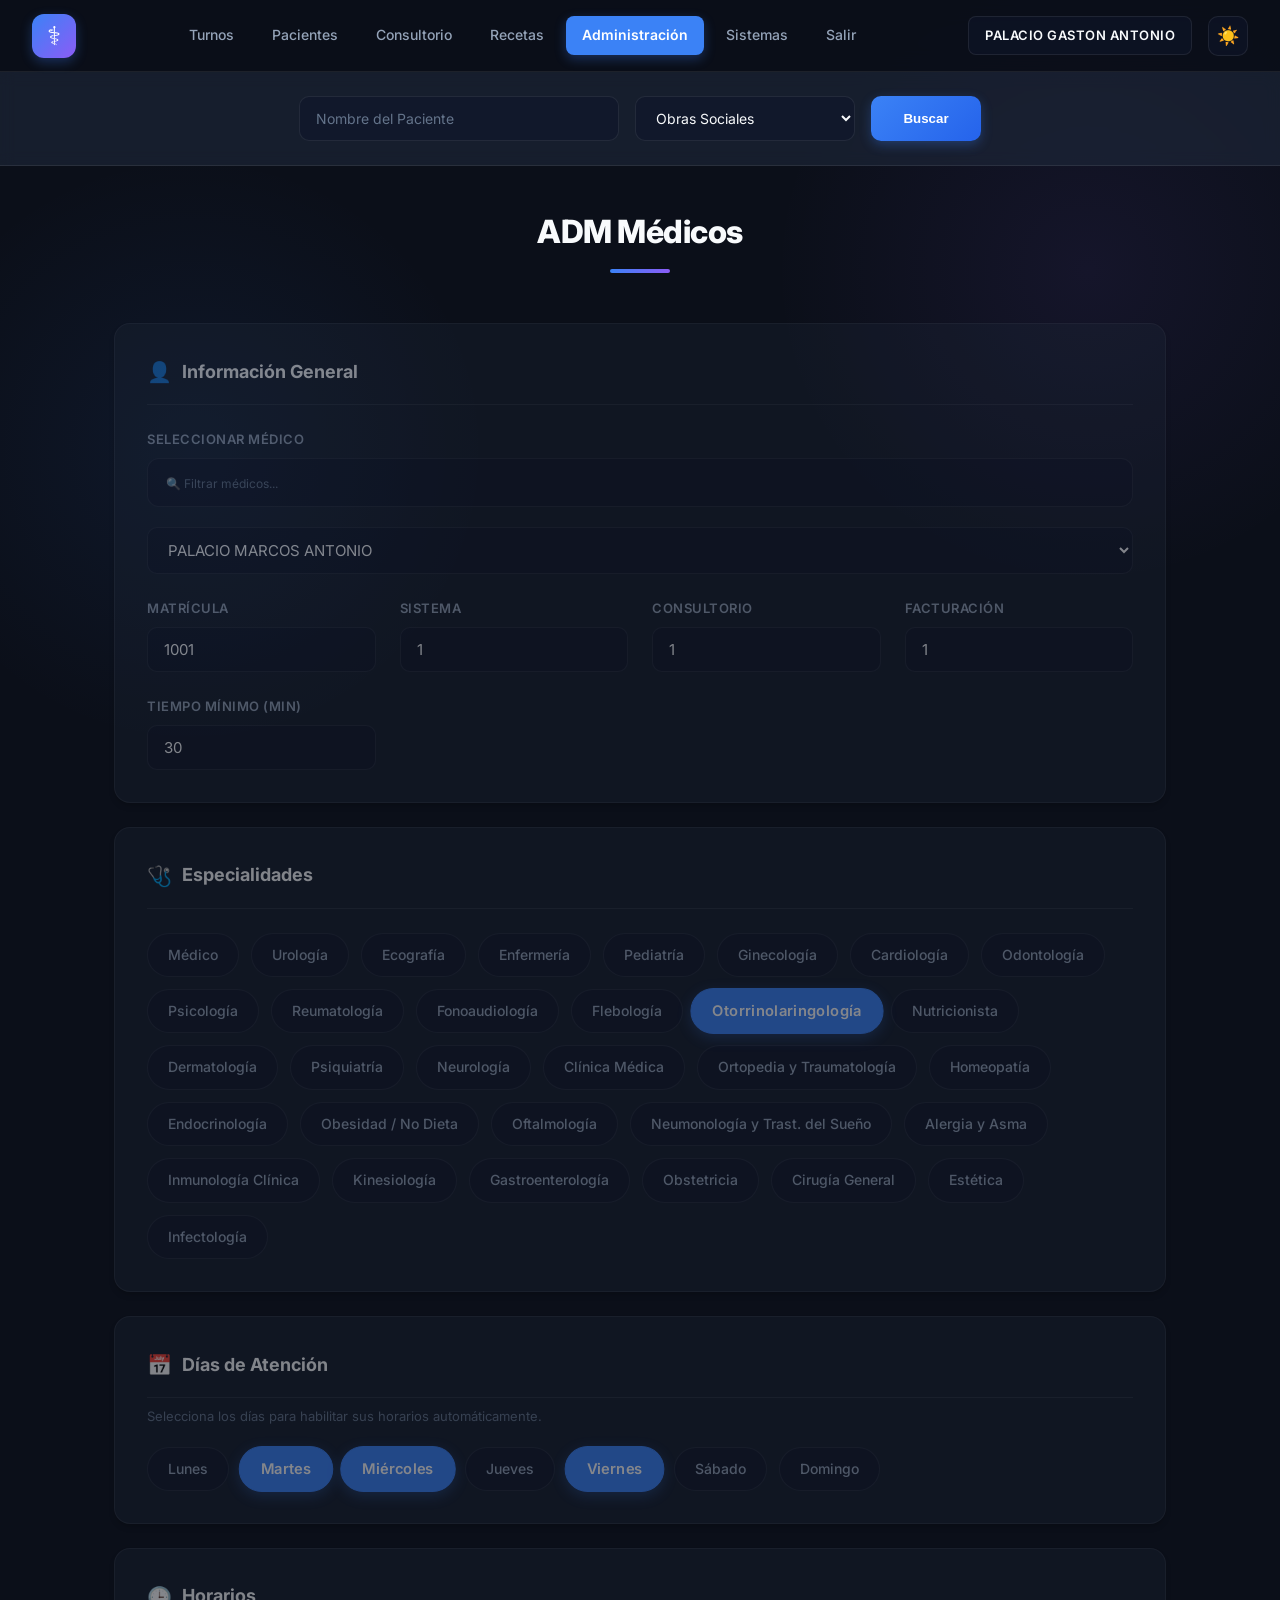
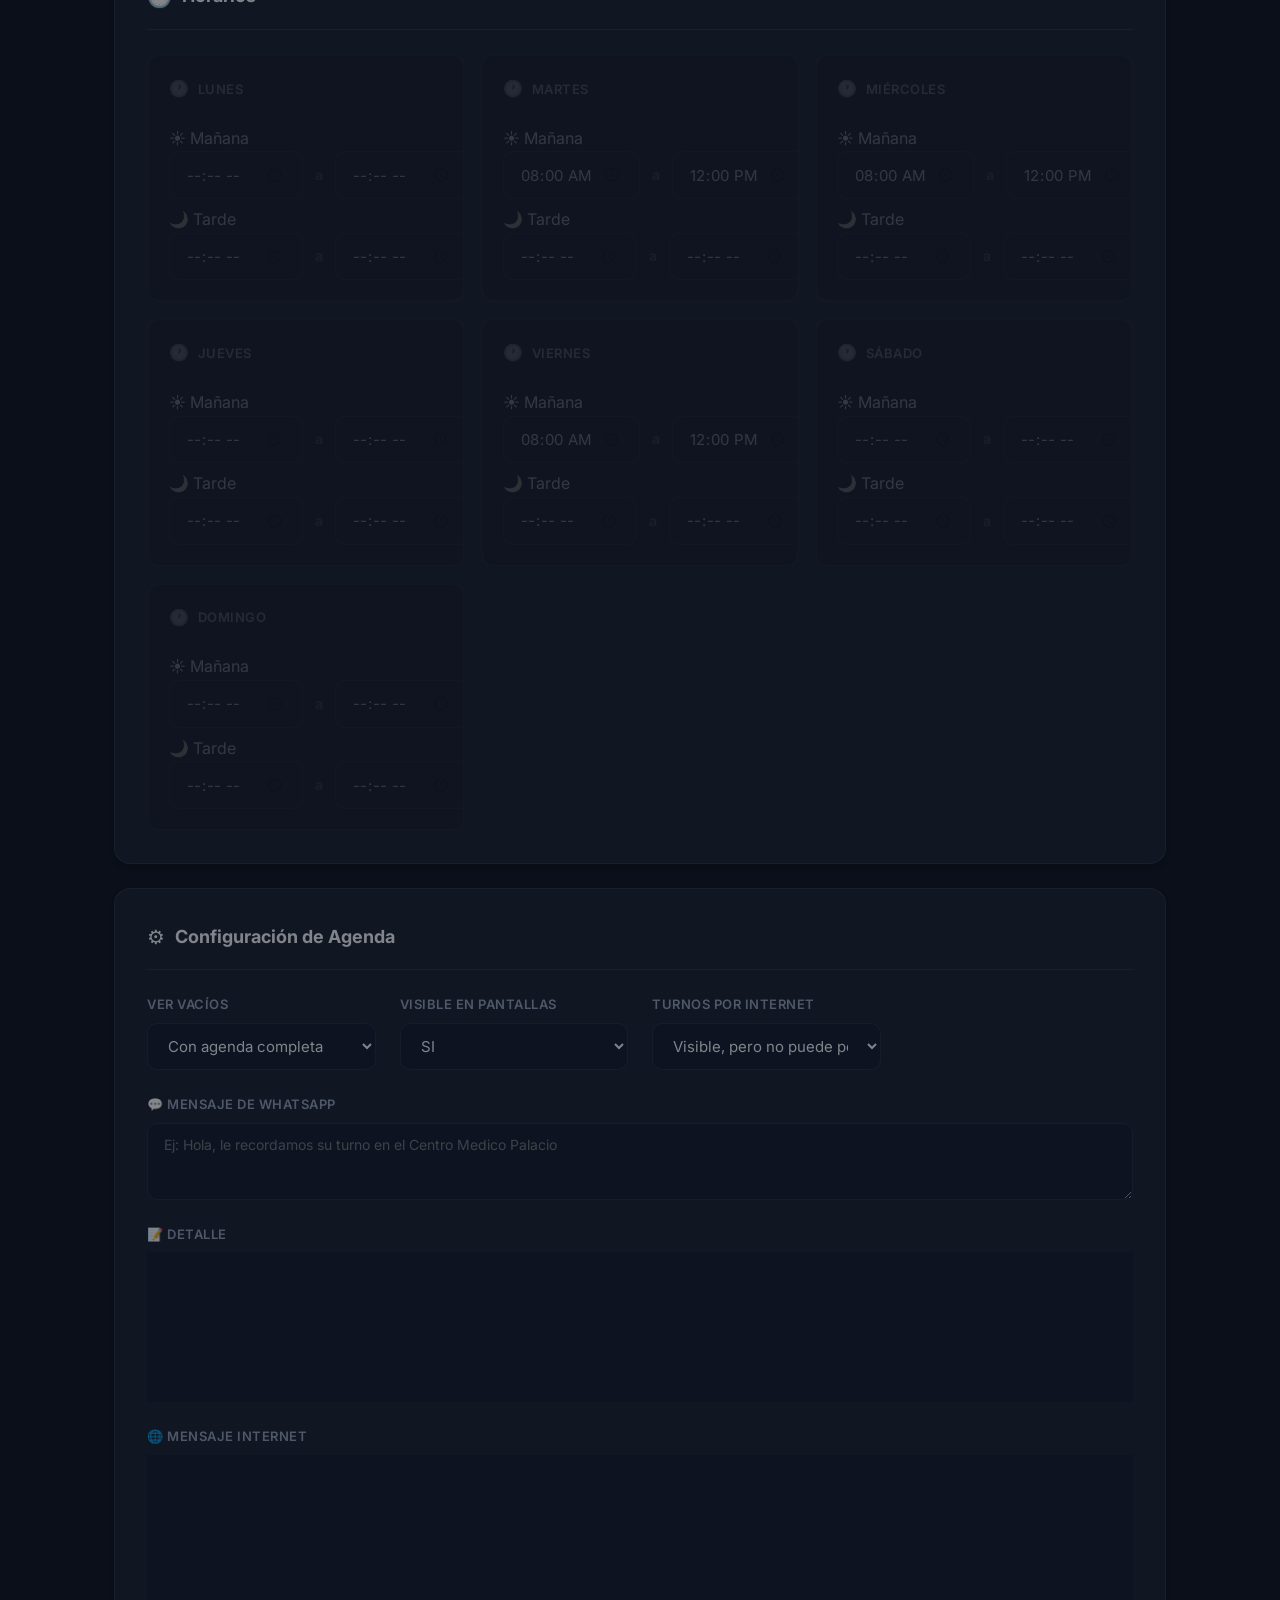
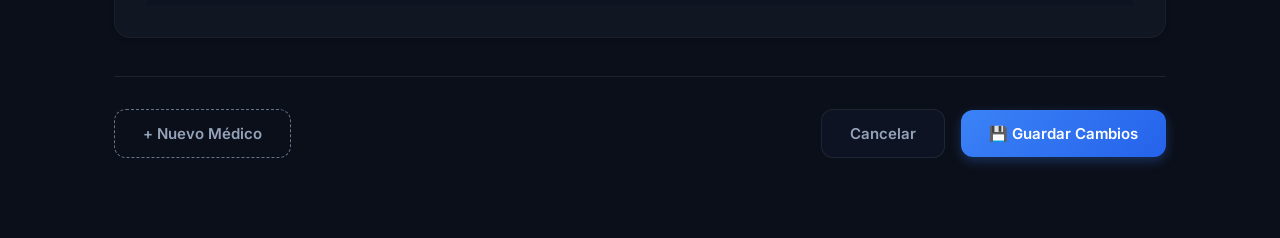
==== commit f21954db: "cambios" ====
--- a/adMedicos.html
+++ b/adMedicos.html
@@ -1,238 +1,353 @@
 <!DOCTYPE html>
 <html lang="es" data-theme="dark">
 <head>
-<meta charset="UTF-8">
-<meta name="viewport" content="width=device-width, initial-scale=1.0">
-<title>ADM Médicos</title>
-<link rel="stylesheet" href="medicos.css">
-<link href="https://fonts.googleapis.com/css2?family=Inter:wght@400;500;600;700&display=swap" rel="stylesheet">
+  <meta charset="UTF-8">
+  <meta name="viewport" content="width=device-width, initial-scale=1.0">
+  <title>ADM Médicos</title>
+  <link rel="stylesheet" href="medicos.css">
+  <link href="https://fonts.googleapis.com/css2?family=Inter:wght@400;500;600;700&display=swap" rel="stylesheet">
+<link href="https://cdn.quilljs.com/1.3.7/quill.snow.css" rel="stylesheet">
+<script src="https://cdn.quilljs.com/1.3.7/quill.min.js"></script>
 </head>
 <body>
 
-<header class="header">
-  <div class="header-left">
-    <p class="logo-icon">⚕</p>
-  </div>
-  <nav class="nav-menu">
-    <a href="#">Turnos</a>
-    <a href="#">Pacientes</a>
-    <a href="#">Consultorio</a>
-    <a href="#">Recetas</a>
-    <a href="#" class="active">Administración</a>
-    <a href="#">Sistemas</a>
-    <a href="#">Salir</a>
-  </nav>
-  <div class="header-right">
-    <span class="user-name">PALACIO GASTON ANTONIO</span>
-    <button id="theme-toggle" class="theme-toggle" aria-label="Cambiar tema">
-      <span class="icon">☀️</span>
-    </button>
-  </div>
-</header>
-
-<section class="search-bar">
-  <input type="text" placeholder="Nombre del Paciente" class="input-paciente">
-  <select class="select-obra">
-    <option>Obras Sociales</option>
+  <header class="header">
+    <div class="header-left">
+      <p class="logo-icon">⚕</p>
+    </div>
+    <nav class="nav-menu">
+      <a href="#">Turnos</a>
+      <a href="#">Pacientes</a>
+      <a href="#">Consultorio</a>
+      <a href="#">Recetas</a>
+      <a href="#" class="active">Administración</a>
+      <a href="#">Sistemas</a>
+      <a href="#">Salir</a>
+    </nav>
+    <div class="header-right">
+      <span class="user-name">PALACIO GASTON ANTONIO</span>
+      <button id="theme-toggle" class="theme-toggle" aria-label="Cambiar tema">
+        <span class="icon">☀️</span>
+      </button>
+    </div>
+  </header>
+
+  <section class="search-bar">
+    <input type="text" placeholder="Nombre del Paciente" class="input-paciente">
+    <select class="select-obra">
+      <option>Obras Sociales</option>
+    </select>
+    <button class="btn-buscar">Buscar</button>
+  </section>
+
+  <main class="main-content">
+    <h1 class="page-title">ADM Médicos</h1>
+
+    <div class="cards-container" id="form-container">
+
+      <!-- TARJETA 1: INFORMACIÓN GENERAL -->
+      <div class="card">
+        <h2><span class="icon-title">👤</span> Información General</h2>
+        <div class="form-grid">
+      <div class="form-group full-width">
+  <label>Seleccionar Médico</label>
+  
+  <!-- Buscador de filtro (limpio y simple) -->
+  <input type="text" id="medicoSearch" class="select-primary" placeholder="🔍 Filtrar médicos..." autocomplete="off" style="margin-bottom: 12px;">
+  
+  <!-- Select original con la lista desplegable -->
+  <select id="medicoSelect" class="select-primary">
+    <option value="">-- Seleccione un médico --</option>
   </select>
-  <button class="btn-buscar">Buscar</button>
-</section>
-
-<main class="main-content">
-  <h1 class="page-title">ADM Médicos</h1>
-
-  <div class="cards-container" id="form-container">
-
-    <!-- TARJETA 1: INFORMACIÓN GENERAL -->
-    <div class="card">
-      <h2><span class="icon-title"></span> Información General</h2>
-      <div class="form-grid">
-        <div class="form-group full-width">
-          <label>Seleccionar Médico</label>
-          <select id="medicoSelect" class="select-primary">
-            <option value="">-- Seleccione un médico --</option>
-          </select>
-        </div>
-        <div class="form-group">
-          <label>Matrícula</label>
-          <input id="matricula" type="text" placeholder="Ej: 1001">
-        </div>
-        <div class="form-group">
-          <label>Sistema</label>
-          <input id="sistema" type="number" placeholder="1">
-        </div>
-        <div class="form-group">
-          <label>Consultorio</label>
-          <input id="consultorio" type="number" placeholder="Ej: 8">
-        </div>
-        <div class="form-group">
-          <label>Facturación</label>
-          <input id="factura" type="number" placeholder="1">
-        </div>
-        <div class="form-group">
-          <label>Tiempo Mínimo (min)</label>
-          <input id="tiempoMinimo" type="number" placeholder="30">
+</div>
+          <div class="form-group">
+            <label>Matrícula</label>
+            <input id="matricula" type="text" placeholder="Ej: 1001">
+          </div>
+          <div class="form-group">
+            <label>Sistema</label>
+            <input id="sistema" type="number" placeholder="1">
+          </div>
+          <div class="form-group">
+            <label>Consultorio</label>
+            <input id="consultorio" type="number" placeholder="Ej: 8">
+          </div>
+          <div class="form-group">
+            <label>Facturación</label>
+            <input id="factura" type="number" placeholder="1">
+          </div>
+          <div class="form-group">
+            <label>Tiempo Mínimo (min)</label>
+            <input id="tiempoMinimo" type="number" placeholder="30">
+          </div>
         </div>
       </div>
-    </div>
-
-    <!-- TARJETA 2: ESPECIALIDADES (Ahora son Chips interactivos) -->
-    <div class="card">
-      <h2><span class="icon-title"></span> Especialidades</h2>
-      <div class="especialidades-grid">
-        <label><input class="especialidad" type="checkbox" value="Médico"> Médico</label>
-        <label><input class="especialidad" type="checkbox" value="Urología"> Urología</label>
-        <label><input class="especialidad" type="checkbox" value="Ecografía"> Ecografía</label>
-        <label><input class="especialidad" type="checkbox" value="Enfermería"> Enfermería</label>
-        <label><input class="especialidad" type="checkbox" value="Pediatría"> Pediatría</label>
-        <label><input class="especialidad" type="checkbox" value="Ginecología"> Ginecología</label>
-        <label><input class="especialidad" type="checkbox" value="Cardiología"> Cardiología</label>
-        <label><input class="especialidad" type="checkbox" value="Odontología"> Odontología</label>
-        <label><input class="especialidad" type="checkbox" value="Psicología"> Psicología</label>
-        <label><input class="especialidad" type="checkbox" value="Reumatología"> Reumatología</label>
-        <label><input class="especialidad" type="checkbox" value="Fonoaudiología"> Fonoaudiología</label>
-        <label><input class="especialidad" type="checkbox" value="Flebología"> Flebología</label>
-        <label><input class="especialidad" type="checkbox" value="Otorrinolaringología"> Otorrinolaringología</label>
-        <label><input class="especialidad" type="checkbox" value="Nutricionista"> Nutricionista</label>
-        <label><input class="especialidad" type="checkbox" value="Dermatología"> Dermatología</label>
-        <label><input class="especialidad" type="checkbox" value="Psiquiatría"> Psiquiatría</label>
-        <label><input class="especialidad" type="checkbox" value="Neurología"> Neurología</label>
-        <label><input class="especialidad" type="checkbox" value="Clínica Médica"> Clínica Médica</label>
-        <label><input class="especialidad" type="checkbox" value="Ortopedia y Traumatología"> Ortopedia y Traumatología</label>
-        <label><input class="especialidad" type="checkbox" value="Homeopatía"> Homeopatía</label>
-        <label><input class="especialidad" type="checkbox" value="Endocrinología"> Endocrinología</label>
-        <label><input class="especialidad" type="checkbox" value="Obesidad / No Dieta"> Obesidad / No Dieta</label>
-        <label><input class="especialidad" type="checkbox" value="Oftalmología"> Oftalmología</label>
-        <label><input class="especialidad" type="checkbox" value="Neumonología y Trast. del Sueño"> Neumonología y Trast. del Sueño</label>
-        <label><input class="especialidad" type="checkbox" value="Alergia y Asma"> Alergia y Asma</label>
-        <label><input class="especialidad" type="checkbox" value="Inmunología Clínica"> Inmunología Clínica</label>
-        <label><input class="especialidad" type="checkbox" value="Kinesiología"> Kinesiología</label>
-        <label><input class="especialidad" type="checkbox" value="Gastroenterología"> Gastroenterología</label>
-        <label><input class="especialidad" type="checkbox" value="Obstetricia"> Obstetricia</label>
-        <label><input class="especialidad" type="checkbox" value="Cirugía General"> Cirugía General</label>
-        <label><input class="especialidad" type="checkbox" value="Estética"> Estética</label>
-        <label><input class="especialidad" type="checkbox" value="Infectología"> Infectología</label>
-      </div>
-    </div>
-
-    <!-- TARJETA 3: DÍAS DE ATENCIÓN (Chips interactivos) -->
-    <div class="card">
-      <h2><span class="icon-title"></span> Días de Atención</h2>
-      <p class="hint-text">Selecciona los días para habilitar sus horarios automáticamente.</p>
-      <div class="dias-grid">
-        <label><input class="dia" type="checkbox" value="Lunes"> Lunes</label>
-        <label><input class="dia" type="checkbox" value="Martes"> Martes</label>
-        <label><input class="dia" type="checkbox" value="Miércoles"> Miércoles</label>
-        <label><input class="dia" type="checkbox" value="Jueves"> Jueves</label>
-        <label><input class="dia" type="checkbox" value="Viernes"> Viernes</label>
-        <label><input class="dia" type="checkbox" value="Sábado"> Sábado</label>
-        <label><input class="dia" type="checkbox" value="Domingo"> Domingo</label>
-      </div>
-    </div>
-
-    <!-- TARJETA 4: HORARIOS (Se muestra/oculta dinámicamente) -->
-    <div class="card" id="card-horarios">
-      <h2><span class="icon-title"></span> Horarios</h2>
-      <div class="horarios-grid">
-        <div class="form-group horario-row" data-dia="lunes">
-          <label class="dia-label">Lunes</label>
-          <div class="time-inputs">
-            <input id="lunEntrada" type="time" title="Entrada">
-            <span class="time-separator">a</span>
-            <input id="lunSalida" type="time" title="Salida">
-          </div>
-        </div>
-        <div class="form-group horario-row" data-dia="martes">
-          <label class="dia-label">Martes</label>
-          <div class="time-inputs">
-            <input id="marEntrada" type="time">
-            <span class="time-separator">a</span>
-            <input id="marSalida" type="time">
-          </div>
-        </div>
-        <div class="form-group horario-row" data-dia="miercoles">
-          <label class="dia-label">Miércoles</label>
-          <div class="time-inputs">
-            <input id="mieEntrada" type="time">
-            <span class="time-separator">a</span>
-            <input id="mieSalida" type="time">
-          </div>
-        </div>
-        <div class="form-group horario-row" data-dia="jueves">
-          <label class="dia-label">Jueves</label>
-          <div class="time-inputs">
-            <input id="jueEntrada" type="time">
-            <span class="time-separator">a</span>
-            <input id="jueSalida" type="time">
-          </div>
-        </div>
-        <div class="form-group horario-row" data-dia="viernes">
-          <label class="dia-label">Viernes</label>
-          <div class="time-inputs">
-            <input id="vieEntrada" type="time">
-            <span class="time-separator">a</span>
-            <input id="vieSalida" type="time">
-          </div>
-        </div>
-        <div class="form-group horario-row" data-dia="sabado">
-          <label class="dia-label">Sábado</label>
-          <div class="time-inputs">
-            <input id="sabEntrada" type="time">
-            <span class="time-separator">a</span>
-            <input id="sabSalida" type="time">
-          </div>
-        </div>
-        <div class="form-group horario-row" data-dia="domingo">
-          <label class="dia-label">Domingo</label>
-          <div class="time-inputs">
-            <input id="domEntrada" type="time">
-            <span class="time-separator">a</span>
-            <input id="domSalida" type="time">
-          </div>
+
+      <!-- TARJETA 2: ESPECIALIDADES -->
+      <div class="card">
+        <h2><span class="icon-title">🩺</span> Especialidades</h2>
+        <div class="especialidades-grid">
+          <label><input class="especialidad" type="checkbox" value="Médico"> Médico</label>
+          <label><input class="especialidad" type="checkbox" value="Urología"> Urología</label>
+          <label><input class="especialidad" type="checkbox" value="Ecografía"> Ecografía</label>
+          <label><input class="especialidad" type="checkbox" value="Enfermería"> Enfermería</label>
+          <label><input class="especialidad" type="checkbox" value="Pediatría"> Pediatría</label>
+          <label><input class="especialidad" type="checkbox" value="Ginecología"> Ginecología</label>
+          <label><input class="especialidad" type="checkbox" value="Cardiología"> Cardiología</label>
+          <label><input class="especialidad" type="checkbox" value="Odontología"> Odontología</label>
+          <label><input class="especialidad" type="checkbox" value="Psicología"> Psicología</label>
+          <label><input class="especialidad" type="checkbox" value="Reumatología"> Reumatología</label>
+          <label><input class="especialidad" type="checkbox" value="Fonoaudiología"> Fonoaudiología</label>
+          <label><input class="especialidad" type="checkbox" value="Flebología"> Flebología</label>
+          <label><input class="especialidad" type="checkbox" value="Otorrinolaringología"> Otorrinolaringología</label>
+          <label><input class="especialidad" type="checkbox" value="Nutricionista"> Nutricionista</label>
+          <label><input class="especialidad" type="checkbox" value="Dermatología"> Dermatología</label>
+          <label><input class="especialidad" type="checkbox" value="Psiquiatría"> Psiquiatría</label>
+          <label><input class="especialidad" type="checkbox" value="Neurología"> Neurología</label>
+          <label><input class="especialidad" type="checkbox" value="Clínica Médica"> Clínica Médica</label>
+          <label><input class="especialidad" type="checkbox" value="Ortopedia y Traumatología"> Ortopedia y Traumatología</label>
+          <label><input class="especialidad" type="checkbox" value="Homeopatía"> Homeopatía</label>
+          <label><input class="especialidad" type="checkbox" value="Endocrinología"> Endocrinología</label>
+          <label><input class="especialidad" type="checkbox" value="Obesidad / No Dieta"> Obesidad / No Dieta</label>
+          <label><input class="especialidad" type="checkbox" value="Oftalmología"> Oftalmología</label>
+          <label><input class="especialidad" type="checkbox" value="Neumonología y Trast. del Sueño"> Neumonología y Trast. del Sueño</label>
+          <label><input class="especialidad" type="checkbox" value="Alergia y Asma"> Alergia y Asma</label>
+          <label><input class="especialidad" type="checkbox" value="Inmunología Clínica"> Inmunología Clínica</label>
+          <label><input class="especialidad" type="checkbox" value="Kinesiología"> Kinesiología</label>
+          <label><input class="especialidad" type="checkbox" value="Gastroenterología"> Gastroenterología</label>
+          <label><input class="especialidad" type="checkbox" value="Obstetricia"> Obstetricia</label>
+          <label><input class="especialidad" type="checkbox" value="Cirugía General"> Cirugía General</label>
+          <label><input class="especialidad" type="checkbox" value="Estética"> Estética</label>
+          <label><input class="especialidad" type="checkbox" value="Infectología"> Infectología</label>
         </div>
       </div>
-    </div>
-
-    <!-- TARJETA 5: CONFIGURACIÓN DE AGENDA -->
-    <div class="card">
-      <h2><span class="icon-title">⚙️</span> Configuración de Agenda</h2>
-      <div class="form-grid">
-        <div class="form-group">
-          <label>Ver Vacíos</label>
-          <select id="verVacios" class="select-primary">
-            <option>Con agenda completa</option>
-            <option>Mostrar huecos</option>
-            <option>Ocultar huecos</option>
-          </select>
-        </div>
-        <div class="form-group">
-          <label>Visible en Pantallas</label>
-          <select id="visiblePantallas" class="select-primary">
-            <option>SI</option>
-            <option>NO</option>
-          </select>
-        </div>
-        <div class="form-group">
-          <label>Turnos Por Internet</label>
-          <select id="turnosInternet" class="select-primary">
-            <option>Visible, pero no puede por Internet</option>
-            <option>Visible y puede por Internet</option>
-            <option>No visible</option>
-          </select>
+
+      <!-- TARJETA 3: DÍAS DE ATENCIÓN -->
+      <div class="card">
+        <h2><span class="icon-title">📅</span> Días de Atención</h2>
+        <p class="hint-text">Selecciona los días para habilitar sus horarios automáticamente.</p>
+        <div class="dias-grid">
+          <label><input class="dia" type="checkbox" value="Lunes"> Lunes</label>
+          <label><input class="dia" type="checkbox" value="Martes"> Martes</label>
+          <label><input class="dia" type="checkbox" value="Miércoles"> Miércoles</label>
+          <label><input class="dia" type="checkbox" value="Jueves"> Jueves</label>
+          <label><input class="dia" type="checkbox" value="Viernes"> Viernes</label>
+          <label><input class="dia" type="checkbox" value="Sábado"> Sábado</label>
+          <label><input class="dia" type="checkbox" value="Domingo"> Domingo</label>
         </div>
       </div>
+
+      <!-- TARJETA 4: HORARIOS (MAÑANA Y TARDE) -->
+      <div class="card" id="card-horarios">
+        <h2><span class="icon-title">🕒</span> Horarios</h2>
+        <div class="horarios-grid">
+          
+          <!-- LUNES -->
+          <div class="form-group horario-row" data-dia="lunes">
+            <label class="dia-label">Lunes</label>
+            <div class="time-block">
+              <span class="time-block-title">☀️ Mañana</span>
+              <div class="time-inputs">
+                <input id="lunMananaEntrada" type="time">
+                <span class="time-separator">a</span>
+                <input id="lunMananaSalida" type="time">
+              </div>
+            </div>
+            <div class="time-block">
+              <span class="time-block-title">🌙 Tarde</span>
+              <div class="time-inputs">
+                <input id="lunTardeEntrada" type="time">
+                <span class="time-separator">a</span>
+                <input id="lunTardeSalida" type="time">
+              </div>
+            </div>
+          </div>
+
+          <!-- MARTES -->
+          <div class="form-group horario-row" data-dia="martes">
+            <label class="dia-label">Martes</label>
+            <div class="time-block">
+              <span class="time-block-title">☀️ Mañana</span>
+              <div class="time-inputs">
+                <input id="marMananaEntrada" type="time">
+                <span class="time-separator">a</span>
+                <input id="marMananaSalida" type="time">
+              </div>
+            </div>
+            <div class="time-block">
+              <span class="time-block-title">🌙 Tarde</span>
+              <div class="time-inputs">
+                <input id="marTardeEntrada" type="time">
+                <span class="time-separator">a</span>
+                <input id="marTardeSalida" type="time">
+              </div>
+            </div>
+          </div>
+
+          <!-- MIÉRCOLES -->
+          <div class="form-group horario-row" data-dia="miercoles">
+            <label class="dia-label">Miércoles</label>
+            <div class="time-block">
+              <span class="time-block-title">☀️ Mañana</span>
+              <div class="time-inputs">
+                <input id="mieMananaEntrada" type="time">
+                <span class="time-separator">a</span>
+                <input id="mieMananaSalida" type="time">
+              </div>
+            </div>
+            <div class="time-block">
+              <span class="time-block-title">🌙 Tarde</span>
+              <div class="time-inputs">
+                <input id="mieTardeEntrada" type="time">
+                <span class="time-separator">a</span>
+                <input id="mieTardeSalida" type="time">
+              </div>
+            </div>
+          </div>
+
+          <!-- JUEVES -->
+          <div class="form-group horario-row" data-dia="jueves">
+            <label class="dia-label">Jueves</label>
+            <div class="time-block">
+              <span class="time-block-title">☀️ Mañana</span>
+              <div class="time-inputs">
+                <input id="jueMananaEntrada" type="time">
+                <span class="time-separator">a</span>
+                <input id="jueMananaSalida" type="time">
+              </div>
+            </div>
+            <div class="time-block">
+              <span class="time-block-title">🌙 Tarde</span>
+              <div class="time-inputs">
+                <input id="jueTardeEntrada" type="time">
+                <span class="time-separator">a</span>
+                <input id="jueTardeSalida" type="time">
+              </div>
+            </div>
+          </div>
+
+          <!-- VIERNES -->
+          <div class="form-group horario-row" data-dia="viernes">
+            <label class="dia-label">Viernes</label>
+            <div class="time-block">
+              <span class="time-block-title">☀️ Mañana</span>
+              <div class="time-inputs">
+                <input id="vieMananaEntrada" type="time">
+                <span class="time-separator">a</span>
+                <input id="vieMananaSalida" type="time">
+              </div>
+            </div>
+            <div class="time-block">
+              <span class="time-block-title">🌙 Tarde</span>
+              <div class="time-inputs">
+                <input id="vieTardeEntrada" type="time">
+                <span class="time-separator">a</span>
+                <input id="vieTardeSalida" type="time">
+              </div>
+            </div>
+          </div>
+
+          <!-- SÁBADO -->
+          <div class="form-group horario-row" data-dia="sabado">
+            <label class="dia-label">Sábado</label>
+            <div class="time-block">
+              <span class="time-block-title">☀️ Mañana</span>
+              <div class="time-inputs">
+                <input id="sabMananaEntrada" type="time">
+                <span class="time-separator">a</span>
+                <input id="sabMananaSalida" type="time">
+              </div>
+            </div>
+            <div class="time-block">
+              <span class="time-block-title">🌙 Tarde</span>
+              <div class="time-inputs">
+                <input id="sabTardeEntrada" type="time">
+                <span class="time-separator">a</span>
+                <input id="sabTardeSalida" type="time">
+              </div>
+            </div>
+          </div>
+
+          <!-- DOMINGO -->
+          <div class="form-group horario-row" data-dia="domingo">
+            <label class="dia-label">Domingo</label>
+            <div class="time-block">
+              <span class="time-block-title">☀️ Mañana</span>
+              <div class="time-inputs">
+                <input id="domMananaEntrada" type="time">
+                <span class="time-separator">a</span>
+                <input id="domMananaSalida" type="time">
+              </div>
+            </div>
+            <div class="time-block">
+              <span class="time-block-title">🌙 Tarde</span>
+              <div class="time-inputs">
+                <input id="domTardeEntrada" type="time">
+                <span class="time-separator">a</span>
+                <input id="domTardeSalida" type="time">
+              </div>
+            </div>
+          </div>
+
+        </div>
+      </div>
+
+     <!-- TARJETA 5: CONFIGURACIÓN DE AGENDA -->
+<div class="card">
+  <h2><span class="icon-title">⚙️</span> Configuración de Agenda</h2>
+  <div class="form-grid">
+    <div class="form-group">
+      <label>Ver Vacíos</label>
+      <select id="verVacios" class="select-primary">
+        <option>Con agenda completa</option>
+        <option>Mostrar huecos</option>
+        <option>Ocultar huecos</option>
+      </select>
+    </div>
+    <div class="form-group">
+      <label>Visible en Pantallas</label>
+      <select id="visiblePantallas" class="select-primary">
+        <option>SI</option>
+        <option>NO</option>
+      </select>
+    </div>
+    <div class="form-group">
+      <label>Turnos Por Internet</label>
+      <select id="turnosInternet" class="select-primary">
+        <option>Visible, pero no puede por Internet</option>
+        <option>Visible y puede por Internet</option>
+        <option>No visible</option>
+      </select>
+    </div>
+
+    <div class="form-group full-width">
+      <label>💬 Mensaje de WhatsApp</label>
+      <textarea id="mensajeWhatsApp" class="textarea-simple" rows="3" placeholder="Ej: Hola, le recordamos su turno en el Centro Medico Palacio"></textarea>
+    </div>
+
+    <div class="form-group full-width">
+      <label>📝 Detalle</label>
+      <div id="editorDetalle" style="height: 150px; background: var(--bg-input);"></div>
+    </div>
+
+    <div class="form-group full-width">
+      <label>🌐 Mensaje Internet</label>
+      <div id="editorMensajeInternet" style="height: 150px; background: var(--bg-input);"></div>
     </div>
 
   </div>
-
-  <div class="actions">
-    <button id="nuevoMedico" class="btn-nuevo">+ Nuevo Médico</button>
-    <button class="btn-cancelar">Cancelar</button>
-    <button class="btn-guardar">💾 Guardar Cambios</button>
-  </div>
-
-</main>
-
-<script src="medicos.js"></script>
+</div>
+
+    </div>
+
+    <div class="actions">
+      <button id="nuevoMedico" class="btn-nuevo">+ Nuevo Médico</button>
+      <button class="btn-cancelar">Cancelar</button>
+      <button class="btn-guardar">💾 Guardar Cambios</button>
+    </div>
+
+  </main>
+
+  <script src="medicos.js"></script>
 </body>
 </html>
--- a/medicos.css
+++ b/medicos.css
@@ -607,9 +607,240 @@
   .btn-nuevo {
     margin-right: 0;
     width: 100%;
-    order: 3; /* Va al final en móvil */
+    order: 3; 
   }
   .btn-cancelar, .btn-guardar {
     width: 100%;
   }
+}/* =========================================
+   BUSCADOR FILTRO (LIMPIO Y A LA IZQUIERDA)
+   ========================================= */
+
+#medicoSearch {
+  width: 280px; /* Más chico, no ocupa todo el ancho */
+  max-width: 100%;
+  padding: 10px 14px;
+  background: var(--bg-input);
+  border: 1.5px solid var(--border-subtle);
+  border-radius: 8px;
+  color: var(--text-main);
+  font-size: 13px;
+  font-family: 'Inter', sans-serif;
+  transition: all 0.25s ease;
+  margin-bottom: 12px;
+  margin-right: auto; /* Empuja todo a la izquierda */
+}
+
+#medicoSearch:focus {
+  outline: none;
+  border-color: var(--color-primary);
+  box-shadow: 0 0 0 3px rgba(59, 130, 246, 0.1);
+}
+
+#medicoSearch::placeholder {
+  color: var(--text-muted);
+  font-size: 12px;
+}
+
+#medicoSelect {
+  width: 100%;
+}
+
+/* =========================================
+   LISTA DE MÉDICOS SIEMPRE VISIBLE CON BUSCADOR
+   ========================================= */
+
+#medicoSearch {
+  width: 100%;
+  padding: 14px 18px;
+  background: var(--bg-input);
+  border: 1.5px solid var(--border-subtle);
+  border-radius: 12px;
+  color: var(--text-main);
+  font-size: 15px;
+  font-family: 'Inter', sans-serif;
+  transition: all 0.25s ease;
+}
+
+#medicoSearch:focus {
+  outline: none;
+  border-color: var(--color-primary);
+  box-shadow: 0 0 0 4px rgba(59, 130, 246, 0.1);
+  background: var(--bg-card-hover);
+}
+
+#medicoSearch::placeholder {
+  color: var(--text-muted);
+}
+
+/* Contenedor de la lista */
+.medico-list-visible {
+  display: grid;
+  grid-template-columns: repeat(auto-fill, minmax(220px, 1fr));
+  gap: 10px;
+  max-height: 380px;
+  overflow-y: auto;
+  padding: 4px;
+}
+
+/* Cada médico como chip/botón */
+.medico-list-visible .searchable-item {
+  padding: 12px 16px;
+  background: var(--bg-input);
+  border: 1.5px solid var(--border-subtle);
+  border-radius: 10px;
+  cursor: pointer;
+  color: var(--text-secondary);
+  font-size: 13px;
+  font-weight: 500;
+  text-align: center;
+  transition: all 0.2s ease;
+  user-select: none;
+}
+
+.medico-list-visible .searchable-item:hover {
+  border-color: var(--color-primary);
+  color: var(--text-main);
+  background: var(--bg-card-hover);
+  transform: translateY(-1px);
+}
+
+/* Médico seleccionado */
+.medico-list-visible .searchable-item.selected {
+  background: var(--color-primary);
+  border-color: var(--color-primary);
+  color: white;
+  font-weight: 600;
+  box-shadow: 0 4px 12px rgba(59, 130, 246, 0.3);
+}
+
+/* Cuando no hay resultados */
+.medico-list-visible .no-results {
+  grid-column: 1 / -1;
+  text-align: center;
+  padding: 30px;
+  color: var(--text-muted);
+  font-size: 14px;
+}
+
+/* Scrollbar personalizado para la lista */
+.medico-list-visible::-webkit-scrollbar {
+  width: 6px;
+}
+
+.medico-list-visible::-webkit-scrollbar-track {
+  background: transparent;
+}
+
+.medico-list-visible::-webkit-scrollbar-thumb {
+  background: var(--border-subtle);
+  border-radius: 3px;
+}
+
+.medico-list-visible::-webkit-scrollbar-thumb:hover {
+  background: var(--color-primary);
+}
+
+/* Responsive */
+@media (max-width: 600px) {
+  .medico-list-visible {
+    grid-template-columns: 1fr;
+    max-height: 300px;
+  }
+}
+
+
+/* =========================================
+   EDITORES DE TEXTO ENRIQUECIDO (QUILL)
+   ========================================= */
+
+/* Textarea simple (WhatsApp) */
+.textarea-simple {
+  width: 100%;
+  padding: 12px 16px;
+  background: var(--bg-input);
+  border: 1.5px solid var(--border-subtle);
+  border-radius: 10px;
+  color: var(--text-main);
+  font-family: 'Inter', sans-serif;
+  font-size: 14px;
+  resize: vertical;
+  transition: all 0.25s ease;
+}
+
+.textarea-simple:focus {
+  outline: none;
+  border-color: var(--color-primary);
+  box-shadow: 0 0 0 4px rgba(59, 130, 246, 0.1);
+}
+
+/* Contenedor de Quill */
+.ql-toolbar.ql-snow {
+  border: 1.5px solid var(--border-subtle) !important;
+  border-bottom: none !important;
+  border-radius: 10px 10px 0 0 !important;
+  background: var(--bg-card) !important;
+}
+
+.ql-container.ql-snow {
+  border: 1.5px solid var(--border-subtle) !important;
+  border-radius: 0 0 10px 10px !important;
+  background: var(--bg-input) !important;
+  color: var(--text-main) !important;
+  font-family: 'Inter', sans-serif !important;
+  font-size: 14px !important;
+}
+
+.ql-editor {
+  min-height: 120px;
+  color: var(--text-main) !important;
+}
+
+.ql-editor.ql-blank::before {
+  color: var(--text-muted) !important;
+  font-style: normal !important;
+}
+
+/* Botones de la barra de herramientas */
+.ql-snow .ql-stroke {
+  stroke: var(--text-secondary) !important;
+}
+
+.ql-snow .ql-fill {
+  fill: var(--text-secondary) !important;
+}
+
+.ql-snow .ql-picker {
+  color: var(--text-secondary) !important;
+}
+
+.ql-snow .ql-picker-label:hover,
+.ql-snow .ql-picker-item:hover {
+  color: var(--color-primary) !important;
+}
+
+.ql-snow .ql-picker-label:hover .ql-stroke,
+.ql-snow .ql-picker-item:hover .ql-stroke {
+  stroke: var(--color-primary) !important;
+}
+
+.ql-snow .ql-picker-label:hover .ql-fill,
+.ql-snow .ql-picker-item:hover .ql-fill {
+  fill: var(--color-primary) !important;
+}
+
+.ql-snow .ql-active .ql-stroke {
+  stroke: var(--color-primary) !important;
+}
+
+.ql-snow .ql-active .ql-fill {
+  fill: var(--color-primary) !important;
+}
+
+/* Responsive */
+@media (max-width: 600px) {
+  .ql-toolbar.ql-snow,
+  .ql-container.ql-snow {
+    border-radius: 8px !important;
+  }
 }
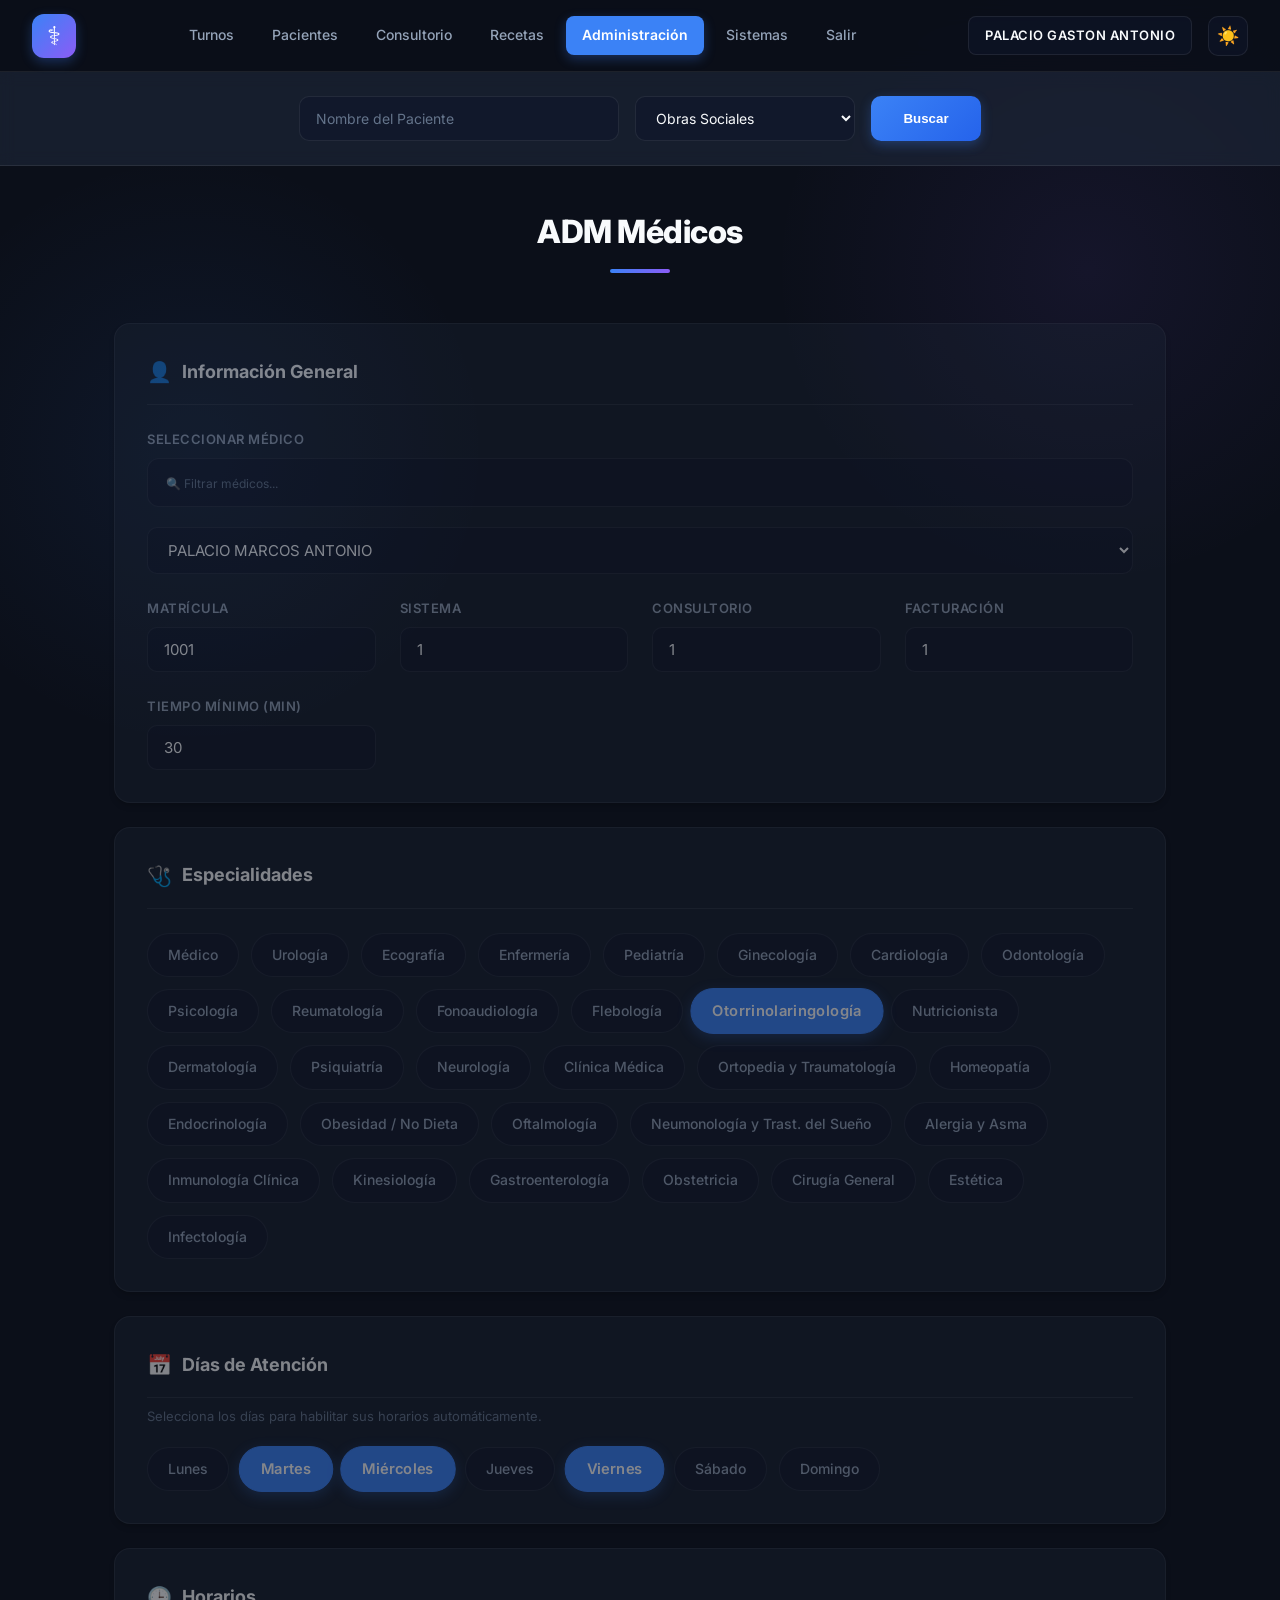
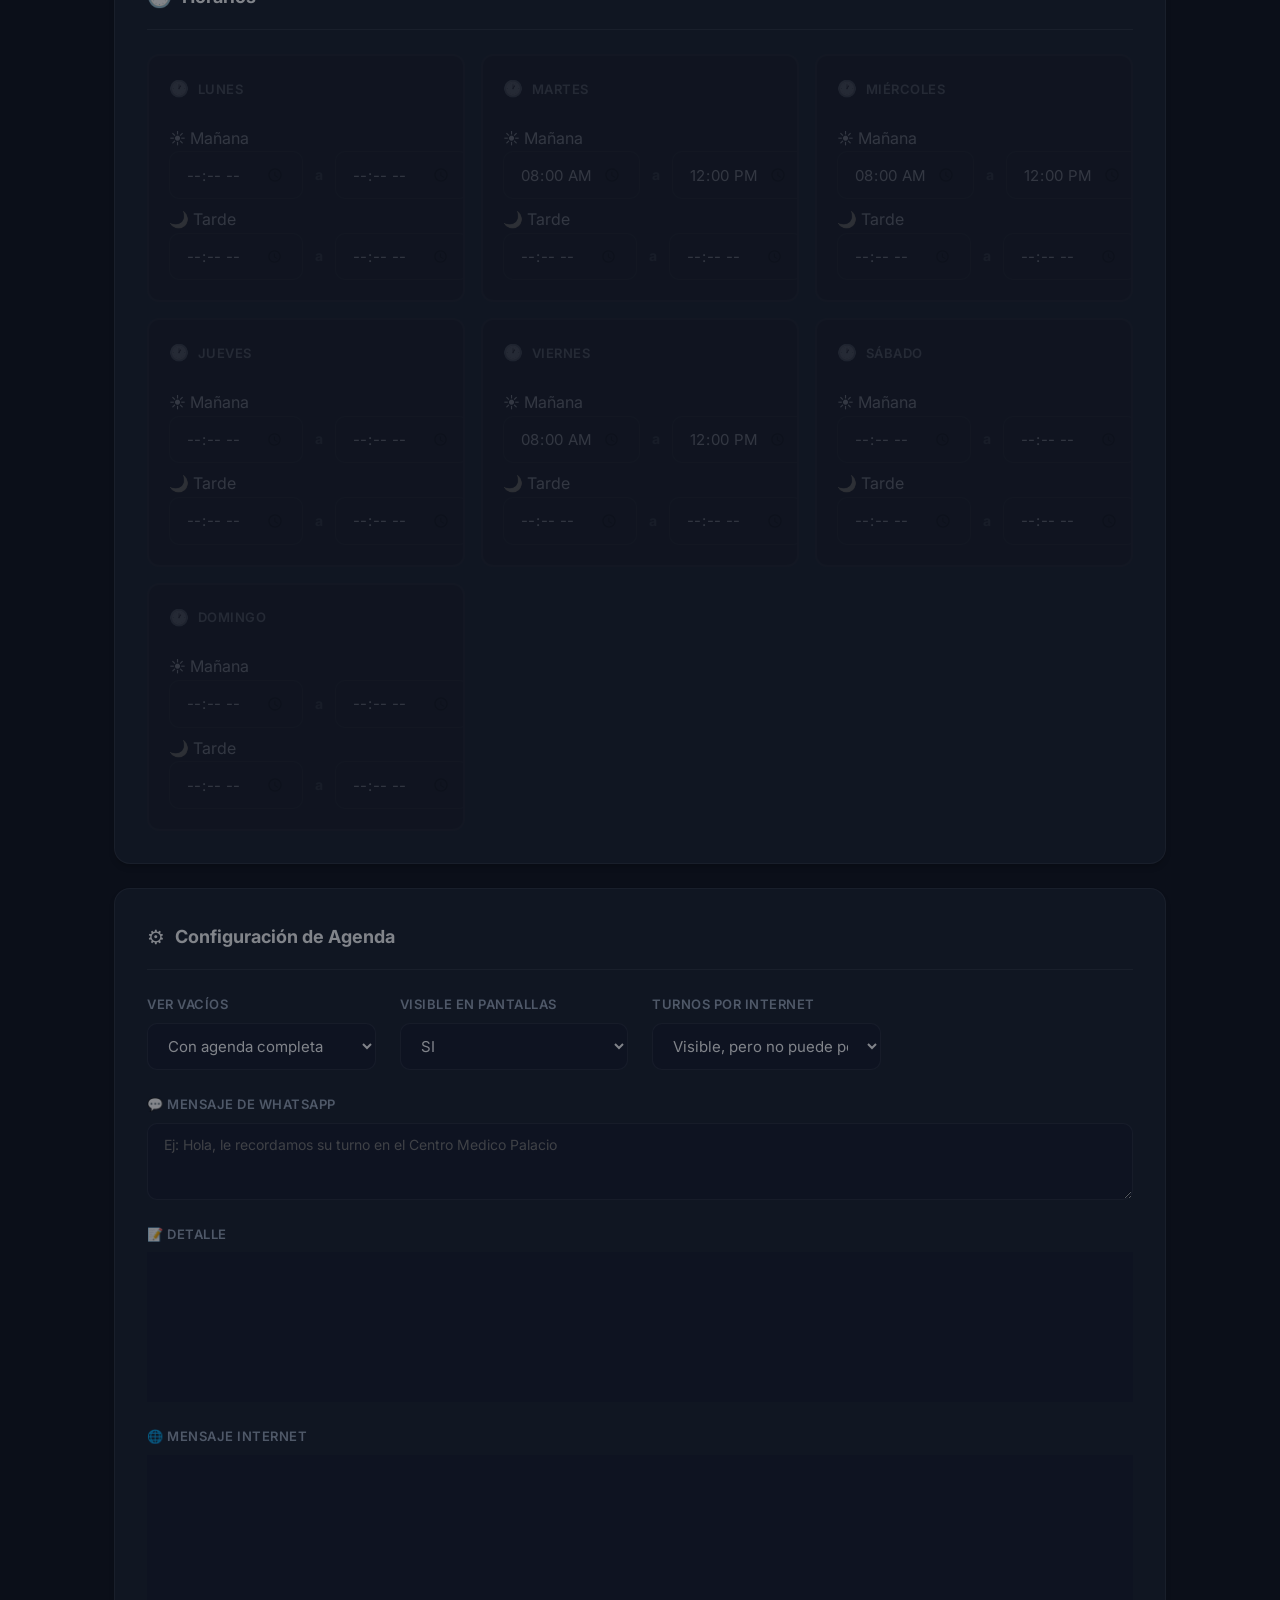
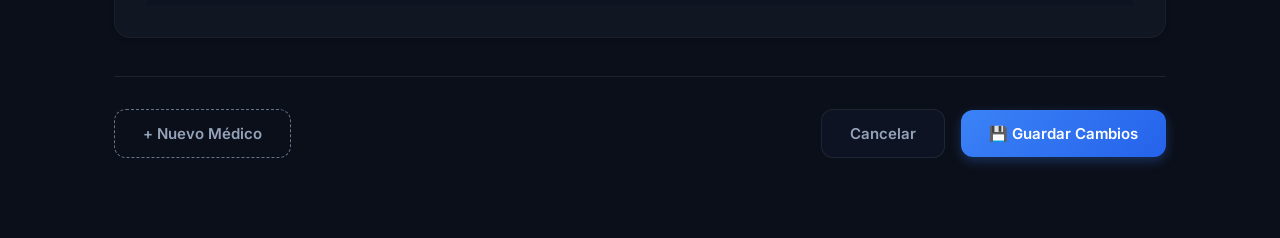
==== commit 1e22fbb7: "cambios 2" ====
--- a/adMedicos.html
+++ b/adMedicos.html
@@ -52,10 +52,8 @@
       <div class="form-group full-width">
   <label>Seleccionar Médico</label>
   
-  <!-- Buscador de filtro (limpio y simple) -->
   <input type="text" id="medicoSearch" class="select-primary" placeholder="🔍 Filtrar médicos..." autocomplete="off" style="margin-bottom: 12px;">
   
-  <!-- Select original con la lista desplegable -->
   <select id="medicoSelect" class="select-primary">
     <option value="">-- Seleccione un médico --</option>
   </select>
--- a/medicos.css
+++ b/medicos.css
@@ -266,7 +266,6 @@
   background: var(--bg-card-hover);
 }
 
-/* ===== CHIPS INTERACTIVOS (La magia del "juego") ===== */
 .especialidades-grid, .dias-grid {
   display: flex;
   flex-wrap: wrap;
@@ -280,7 +279,7 @@
   padding: 10px 20px;
   background: var(--bg-input);
   border: 1.5px solid var(--border-subtle);
-  border-radius: 99px; /* Forma de píldora */
+  border-radius: 99px; 
   cursor: pointer;
   font-size: 14px;
   font-weight: 500;
@@ -295,7 +294,6 @@
   transform: translateY(-2px);
 }
 
-/* Cuando el checkbox interno está marcado, estilizamos el label padre */
 .especialidades-grid label:has(input:checked),
 .dias-grid label:has(input:checked) {
   background: var(--color-primary);
@@ -306,12 +304,11 @@
   font-weight: 600;
 }
 
-/* Ocultamos el checkbox feo por defecto del navegador */
 .especialidades-grid input, .dias-grid input {
   display: none;
 }
 
-/* ===== HORARIOS INTELIGENTES MEJORADOS ===== */
+/* ===== HORARIOS INTELIGENTES ===== */
 .horarios-grid {
   display: grid;
   grid-template-columns: repeat(auto-fill, minmax(300px, 1fr));
@@ -377,7 +374,6 @@
   transition: all 0.3s ease;
 }
 
-/* Icono de reloj mejorado */
 .dia-label::before {
   content: '🕐';
   font-size: 16px;
@@ -410,7 +406,6 @@
   align-items: center;
 }
 
-/* Input de tiempo con icono integrado */
 .time-input-wrapper input[type="time"] {
   width: 100%;
   padding: 14px 40px 14px 16px;
@@ -427,7 +422,6 @@
   cursor: pointer;
 }
 
-/* Icono de reloj personalizado */
 .time-input-wrapper::after {
   content: '';
   position: absolute;
@@ -460,7 +454,6 @@
   background: var(--bg-card-hover);
 }
 
-/* Separador "a" mejorado */
 .time-separator {
   color: var(--text-muted);
   font-weight: 700;
@@ -475,7 +468,6 @@
   opacity: 1;
 }
 
-/* Placeholder visual para días inactivos */
 .horario-row:not(.activo) .time-input-wrapper input[type="time"] {
   color: var(--text-muted);
   background: rgba(0, 0, 0, 0.2);
@@ -485,7 +477,6 @@
   content: '--:--';
 }
 
-/* Estilo para cuando el input está vacío */
 .horario-row.activo .time-input-wrapper input[type="time"]:not([value]) {
   color: var(--text-muted);
 }
@@ -507,7 +498,6 @@
   }
 }
 
-/* Animación de entrada para las filas activas */
 @keyframes slideInHorario {
   from {
     opacity: 0;
@@ -537,7 +527,6 @@
   border-top: 1px solid var(--border-subtle);
 }
 
-/* Estilo base para todos los botones de acción */
 .actions button {
   padding: 14px 28px;
   border-radius: 12px;
@@ -552,9 +541,8 @@
   gap: 8px;
 }
 
-/* 1. Botón Nuevo Médico (Alineado a la izquierda) */
 .btn-nuevo {
-  margin-right: auto; /* Esto empuja a los demás botones a la derecha */
+  margin-right: auto;
   background: transparent;
   border: 1.5px dashed var(--text-muted);
   color: var(--text-secondary);
@@ -567,7 +555,6 @@
   transform: translateY(-1px);
 }
 
-/* 2. Botón Cancelar */
 .btn-cancelar {
   background: var(--bg-input);
   color: var(--text-secondary);
@@ -580,7 +567,6 @@
   border-color: var(--text-muted);
 }
 
-/* 3. Botón Guardar Cambios (Principal y llamativo) */
 .btn-guardar {
   background: linear-gradient(135deg, var(--color-primary) 0%, #2563eb 100%);
   color: white;
@@ -598,7 +584,6 @@
   transform: translateY(0);
 }
 
-/* Ajuste para móviles */
 @media (max-width: 768px) {
   .actions {
     flex-direction: column-reverse;
@@ -617,7 +602,7 @@
    ========================================= */
 
 #medicoSearch {
-  width: 280px; /* Más chico, no ocupa todo el ancho */
+  width: 280px; 
   max-width: 100%;
   padding: 10px 14px;
   background: var(--bg-input);
@@ -628,7 +613,7 @@
   font-family: 'Inter', sans-serif;
   transition: all 0.25s ease;
   margin-bottom: 12px;
-  margin-right: auto; /* Empuja todo a la izquierda */
+  margin-right: auto; 
 }
 
 #medicoSearch:focus {
@@ -673,7 +658,6 @@
   color: var(--text-muted);
 }
 
-/* Contenedor de la lista */
 .medico-list-visible {
   display: grid;
   grid-template-columns: repeat(auto-fill, minmax(220px, 1fr));
@@ -683,7 +667,6 @@
   padding: 4px;
 }
 
-/* Cada médico como chip/botón */
 .medico-list-visible .searchable-item {
   padding: 12px 16px;
   background: var(--bg-input);
@@ -705,7 +688,6 @@
   transform: translateY(-1px);
 }
 
-/* Médico seleccionado */
 .medico-list-visible .searchable-item.selected {
   background: var(--color-primary);
   border-color: var(--color-primary);
@@ -714,7 +696,6 @@
   box-shadow: 0 4px 12px rgba(59, 130, 246, 0.3);
 }
 
-/* Cuando no hay resultados */
 .medico-list-visible .no-results {
   grid-column: 1 / -1;
   text-align: center;
@@ -723,7 +704,6 @@
   font-size: 14px;
 }
 
-/* Scrollbar personalizado para la lista */
 .medico-list-visible::-webkit-scrollbar {
   width: 6px;
 }
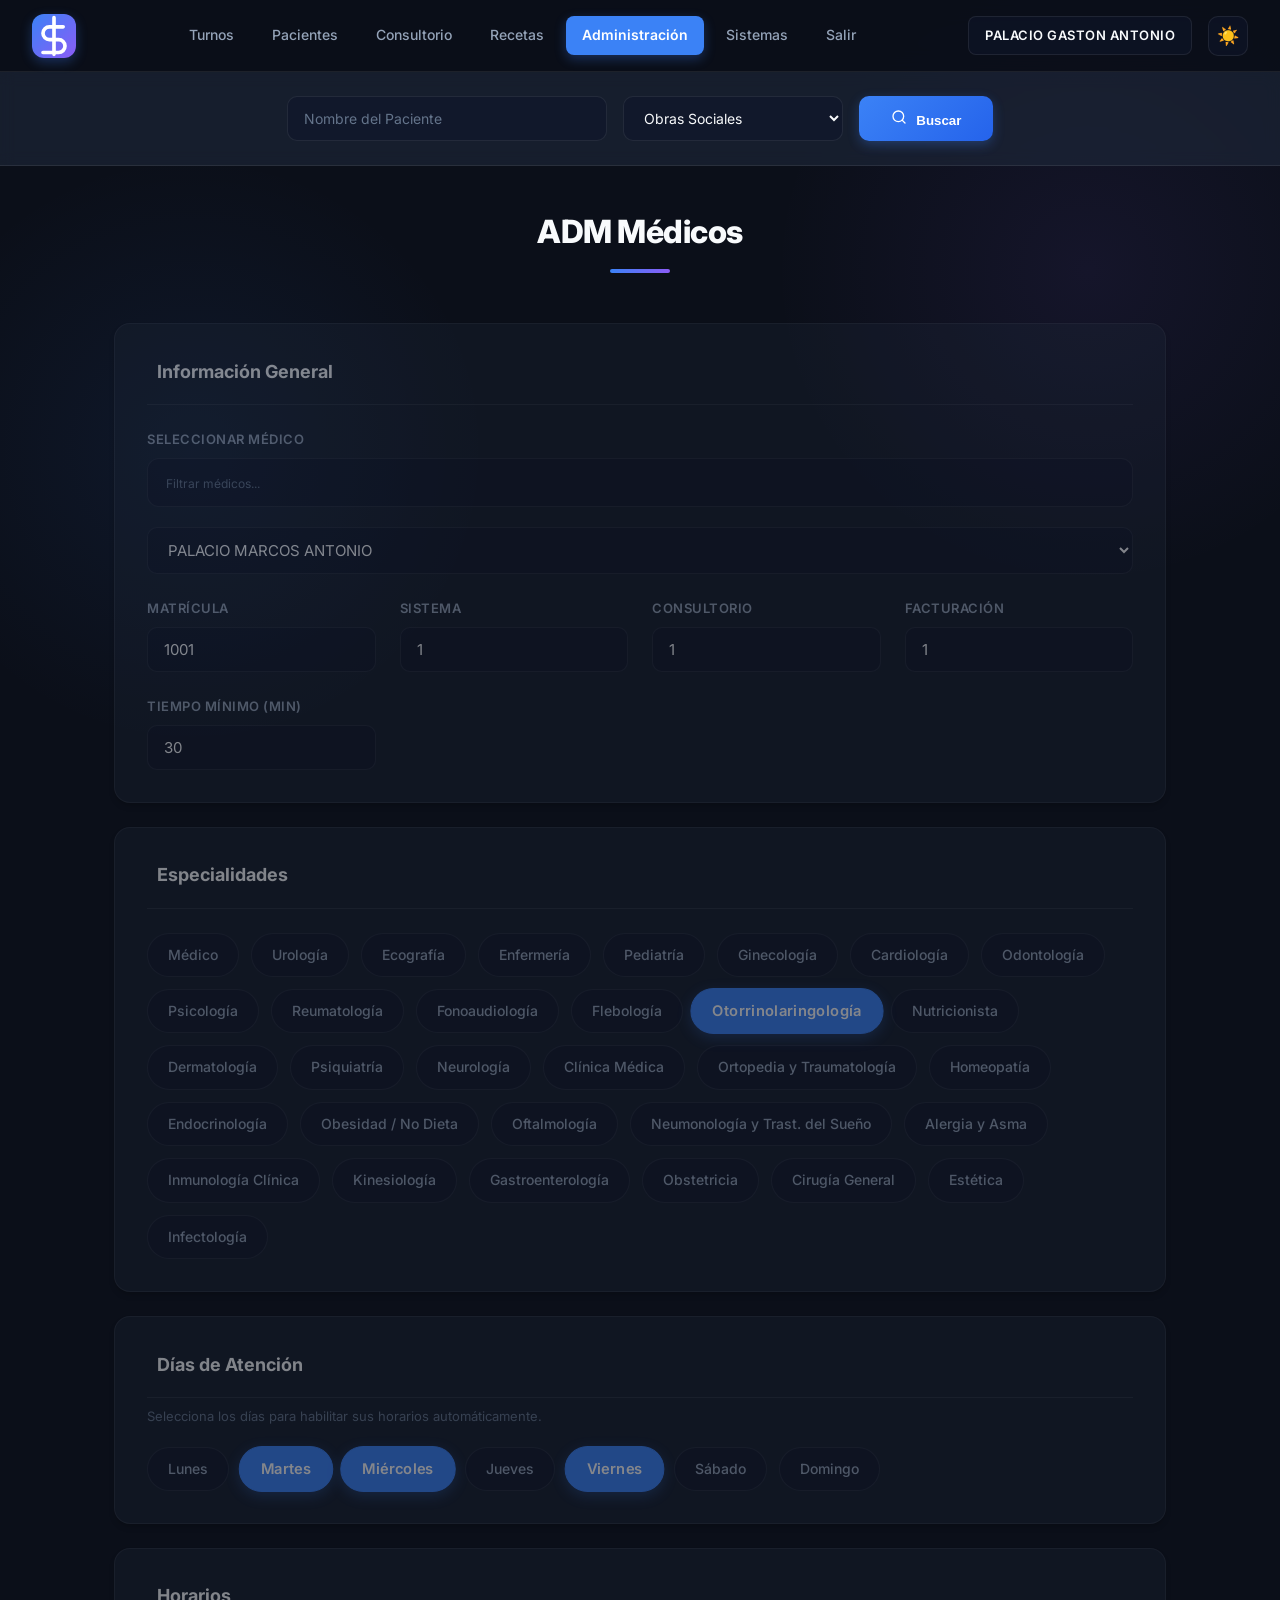
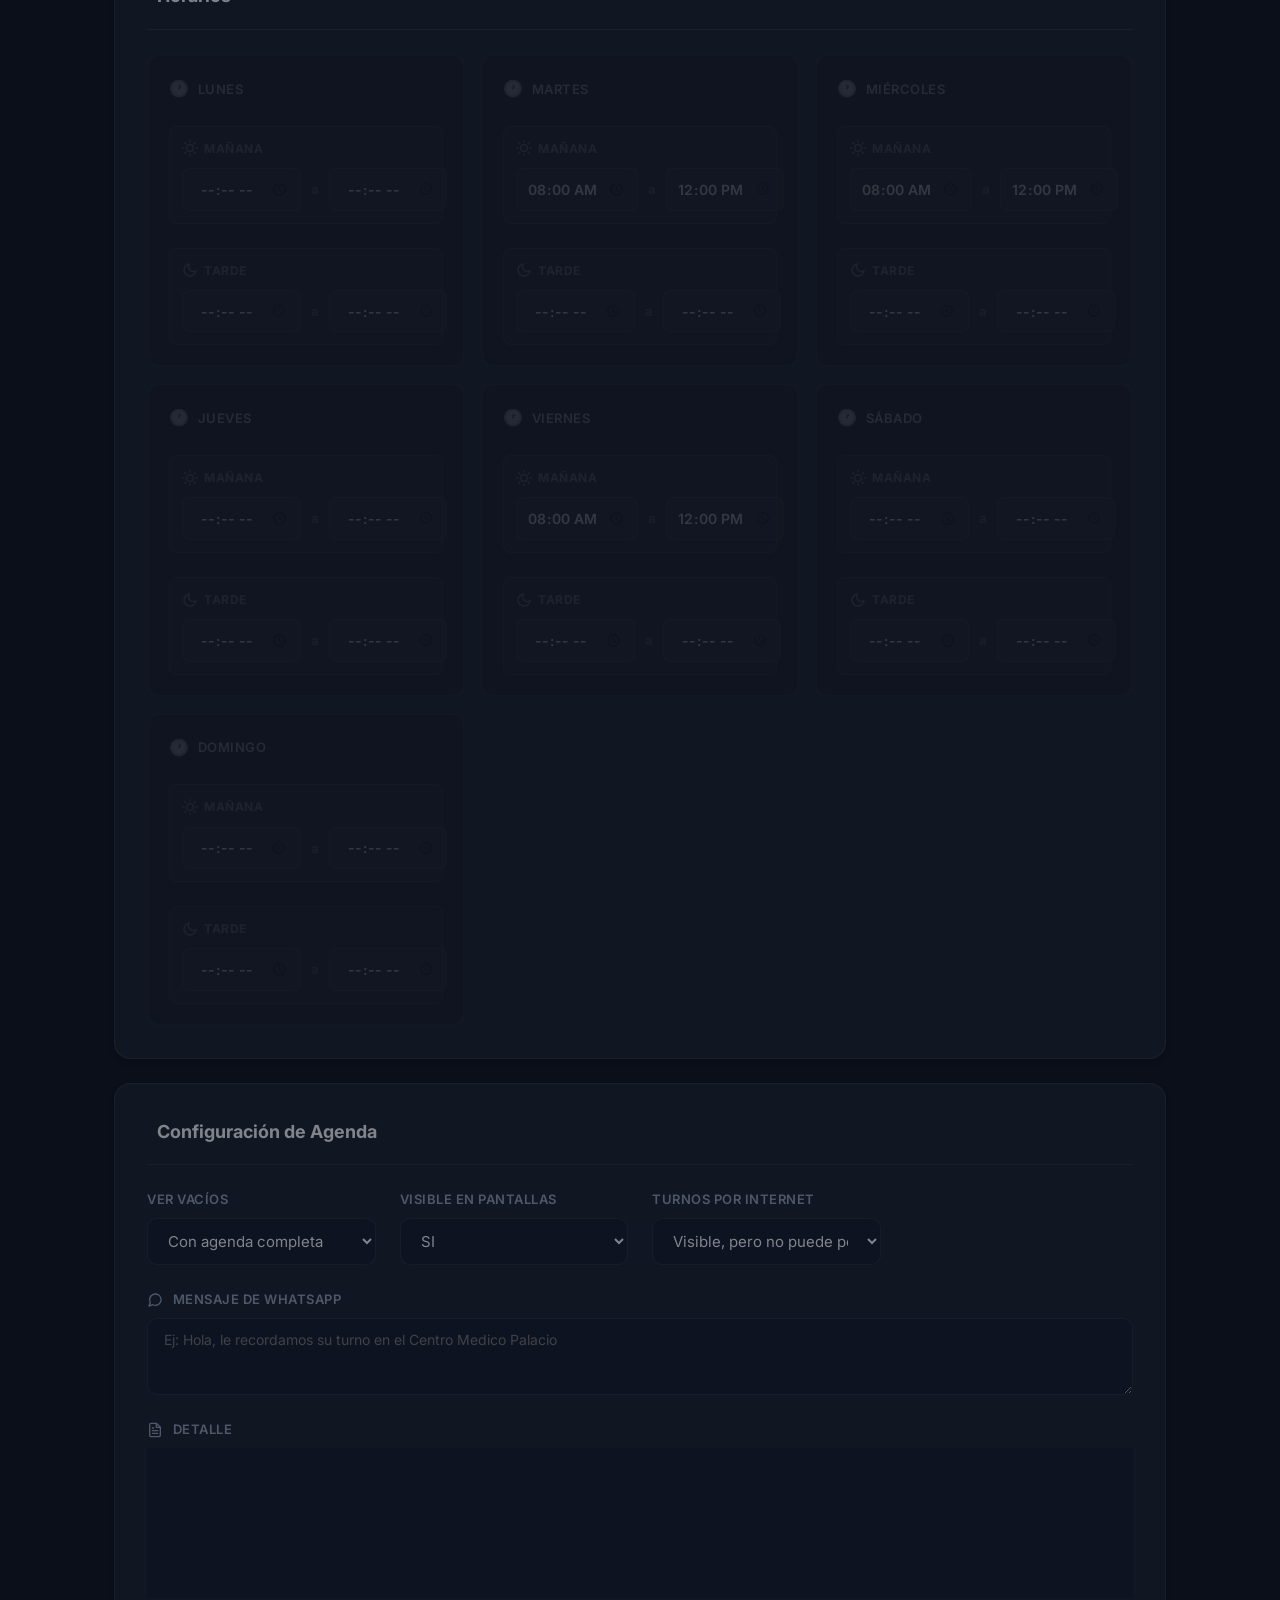
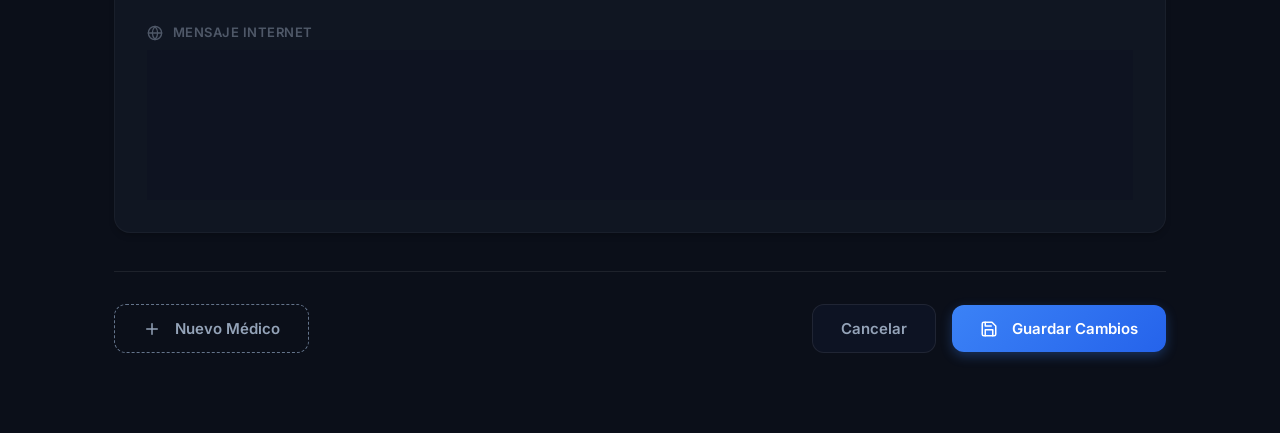
==== commit d17be8eb: "feat: rediseño UI/UX completo del Centro Médico Palacio - 9 pantallas nuevas, modo oscuro/claro, ico" ====
--- a/adMedicos.html
+++ b/adMedicos.html
@@ -6,28 +6,39 @@
   <title>ADM Médicos</title>
   <link rel="stylesheet" href="medicos.css">
   <link href="https://fonts.googleapis.com/css2?family=Inter:wght@400;500;600;700&display=swap" rel="stylesheet">
-<link href="https://cdn.quilljs.com/1.3.7/quill.snow.css" rel="stylesheet">
-<script src="https://cdn.quilljs.com/1.3.7/quill.min.js"></script>
+  <link href="https://cdn.quilljs.com/1.3.7/quill.snow.css" rel="stylesheet">
+  <script src="https://cdn.quilljs.com/1.3.7/quill.min.js"></script>
 </head>
 <body>
 
   <header class="header">
     <div class="header-left">
-      <p class="logo-icon">⚕</p>
+      <p class="logo-icon">
+        <svg viewBox="0 0 24 24" fill="none" stroke="currentColor" stroke-width="2" stroke-linecap="round" stroke-linejoin="round">
+          <path d="M12 2L12 22M17 7H9.5C8.57174 7 7.6815 7.36875 7.02513 8.02513C6.36875 8.6815 6 9.57174 6 10.5C6 11.4283 6.36875 12.3185 7.02513 12.9749C7.6815 13.6313 8.57174 14 9.5 14H14.5C15.4283 14 16.3185 14.3687 16.9749 15.0251C17.6313 15.6815 18 16.5717 18 17.5C18 18.4283 17.6313 19.3185 16.9749 19.9749C16.3185 20.6313 15.4283 21 14.5 21H6"/>
+        </svg>
+      </p>
     </div>
     <nav class="nav-menu">
-      <a href="#">Turnos</a>
-      <a href="#">Pacientes</a>
+      <a href="turnos.html">Turnos</a>
+      <a href="pacientes.html">Pacientes</a>
       <a href="#">Consultorio</a>
       <a href="#">Recetas</a>
-      <a href="#" class="active">Administración</a>
-      <a href="#">Sistemas</a>
+      <a href="index.html" class="active">Administración</a>
+      <a href="sistemas.html">Sistemas</a>
       <a href="#">Salir</a>
     </nav>
     <div class="header-right">
       <span class="user-name">PALACIO GASTON ANTONIO</span>
       <button id="theme-toggle" class="theme-toggle" aria-label="Cambiar tema">
-        <span class="icon">☀️</span>
+        <span class="icon">
+          <svg class="icon-sun" viewBox="0 0 24 24" fill="none" stroke="currentColor" stroke-width="2" stroke-linecap="round" stroke-linejoin="round">
+            <circle cx="12" cy="12" r="5"/><line x1="12" y1="1" x2="12" y2="3"/><line x1="12" y1="21" x2="12" y2="23"/><line x1="4.22" y1="4.22" x2="5.64" y2="5.64"/><line x1="18.36" y1="18.36" x2="19.78" y2="19.78"/><line x1="1" y1="12" x2="3" y2="12"/><line x1="21" y1="12" x2="23" y2="12"/><line x1="4.22" y1="19.78" x2="5.64" y2="18.36"/><line x1="18.36" y1="5.64" x2="19.78" y2="4.22"/>
+          </svg>
+          <svg class="icon-moon" viewBox="0 0 24 24" fill="none" stroke="currentColor" stroke-width="2" stroke-linecap="round" stroke-linejoin="round" style="display:none;">
+            <path d="M21 12.79A9 9 0 1 1 11.21 3 7 7 0 0 0 21 12.79z"/>
+          </svg>
+        </span>
       </button>
     </div>
   </header>
@@ -35,9 +46,116 @@
   <section class="search-bar">
     <input type="text" placeholder="Nombre del Paciente" class="input-paciente">
     <select class="select-obra">
-      <option>Obras Sociales</option>
+      <option value="">Obras Sociales</option>
+      <option value="Particular">Particular</option>
+      <option value="ACA SALUD">ACA SALUD</option>
+      <option value="AMFFA">AMFFA</option>
+      <option value="AMSTERDAN SALUD">AMSTERDAN SALUD</option>
+      <option value="APLA">APLA</option>
+      <option value="APM">APM</option>
+      <option value="ASISPRE">ASISPRE</option>
+      <option value="ASISTIR">ASISTIR</option>
+      <option value="ASISTIR-OSPACA">ASISTIR-OSPACA</option>
+      <option value="ASOC. ECLESIASTICA SAN PEDRO">ASOC. ECLESIASTICA SAN PEDRO</option>
+      <option value="ASUNT">ASUNT</option>
+      <option value="ASUNT (Consulta Especial)">ASUNT (Consulta Especial)</option>
+      <option value="BOREAL">BOREAL</option>
+      <option value="BOREAL.NET">BOREAL.NET</option>
+      <option value="BRAMED SRL">BRAMED SRL</option>
+      <option value="CANILLITAS FLORENCIO SANCHEZ">CANILLITAS FLORENCIO SANCHEZ</option>
+      <option value="CLINICA MAYO">CLINICA MAYO</option>
+      <option value="COLMED OSMEDICA">COLMED OSMEDICA</option>
+      <option value="COLMED TODOS MENOS OSMEDICA">COLMED TODOS MENOS OSMEDICA</option>
+      <option value="COOP. TRABAJADORES AGRICOLAS">COOP. TRABAJADORES AGRICOLAS</option>
+      <option value="COOP. TRABAJADORES EVENTUR">COOP. TRABAJADORES EVENTUR</option>
+      <option value="COOP. TRABAJADORES HUMANA">COOP. TRABAJADORES HUMANA</option>
+      <option value="COOP. TRABAJADORES INSTALADORES">COOP. TRABAJADORES INSTALADORES</option>
+      <option value="CRISTAL SALUD - APPI SRL">CRISTAL SALUD - APPI SRL</option>
+      <option value="DASUTEN">DASUTEN</option>
+      <option value="DIARIOS Y REVISTAS">DIARIOS Y REVISTAS</option>
+      <option value="DIBA">DIBA</option>
+      <option value="FARMACIA (GAPRESA)">FARMACIA (GAPRESA)</option>
+      <option value="FOTIA - OSPAAТ">FOTIA - OSPAAТ</option>
+      <option value="FUERZA AEREA">FUERZA AEREA</option>
+      <option value="GALENO">GALENO</option>
+      <option value="GALENO CONSULTIN GROUP">GALENO CONSULTIN GROUP</option>
+      <option value="GALVEZ">GALVEZ</option>
+      <option value="INTERSALUD">INTERSALUD</option>
+      <option value="IOSE">IOSE</option>
+      <option value="JERARQUICOS SALUD">JERARQUICOS SALUD</option>
+      <option value="LUIS PASTEUR">LUIS PASTEUR</option>
+      <option value="MAPFRE">MAPFRE</option>
+      <option value="MEDICUS">MEDICUS</option>
+      <option value="MEDIFE">MEDIFE</option>
+      <option value="MITA">MITA</option>
+      <option value="MORA">MORA</option>
+      <option value="MUTUAL 10 DE ABRIL">MUTUAL 10 DE ABRIL</option>
+      <option value="MUTUAL PERSONAL AGUA Y ENERGIA">MUTUAL PERSONAL AGUA Y ENERGIA</option>
+      <option value="NOR MEDICA">NOR MEDICA</option>
+      <option value="NORTE SALUD">NORTE SALUD</option>
+      <option value="OMINT">OMINT</option>
+      <option value="OPDEA">OPDEA</option>
+      <option value="ORDEN PRESTADA">ORDEN PRESTADA</option>
+      <option value="OSACRA">OSACRA</option>
+      <option value="OSAPM">OSAPM</option>
+      <option value="OSDDIP">OSDDIP</option>
+      <option value="OSDE">OSDE</option>
+      <option value="OSDOP">OSDOP</option>
+      <option value="OSETYA">OSETYA</option>
+      <option value="OSFATUN">OSFATUN</option>
+      <option value="OSJERA (Jerarquicos Rep. Argentina)">OSJERA (Jerarquicos Rep. Argentina)</option>
+      <option value="OSMATA">OSMATA</option>
+      <option value="OSMITA">OSMITA</option>
+      <option value="OSPA (Personal Aeronautico)">OSPA (Personal Aeronautico)</option>
+      <option value="OSPECOM">OSPECOM</option>
+      <option value="OSPEGAP (Petroleros)">OSPEGAP (Petroleros)</option>
+      <option value="OSPERSAAMS">OSPERSAAMS</option>
+      <option value="OSPERYHRA">OSPERYHRA</option>
+      <option value="OSPES (Estaciones de Servicio)">OSPES (Estaciones de Servicio)</option>
+      <option value="OSPIA AZUCARERA">OSPIA AZUCARERA</option>
+      <option value="OSPIL (Lecheros)">OSPIL (Lecheros)</option>
+      <option value="OSPIP">OSPIP</option>
+      <option value="OSPLAD">OSPLAD</option>
+      <option value="OSPRERA">OSPRERA</option>
+      <option value="OSPTA (Tecnico Aeronautico)">OSPTA (Tecnico Aeronautico)</option>
+      <option value="OSSEG (SEGUROS)">OSSEG (SEGUROS)</option>
+      <option value="OSSEIF (Ing. La Fronterita)">OSSEIF (Ing. La Fronterita)</option>
+      <option value="OSSEIÑ (Ing. Ñuñorco)">OSSEIÑ (Ing. Ñuñorco)</option>
+      <option value="PAMI">PAMI</option>
+      <option value="PARA REINTEGRO">PARA REINTEGRO</option>
+      <option value="PARQUE SALUD">PARQUE SALUD</option>
+      <option value="PARTICULAR">PARTICULAR</option>
+      <option value="PATRONES DE CABOTAJE">PATRONES DE CABOTAJE</option>
+      <option value="PODER JUDICIAL">PODER JUDICIAL</option>
+      <option value="POLICIA FEDERAL">POLICIA FEDERAL</option>
+      <option value="PRENSA">PRENSA</option>
+      <option value="PREVENCION SALUD">PREVENCION SALUD</option>
+      <option value="RED DE SEGUROS MEDICOS">RED DE SEGUROS MEDICOS</option>
+      <option value="SADAIC">SADAIC</option>
+      <option value="SANATORIO ROCA">SANATORIO ROCA</option>
+      <option value="SANATORIO SARMIENTO">SANATORIO SARMIENTO</option>
+      <option value="SANCOR SALUD">SANCOR SALUD</option>
+      <option value="SEGURO ESOLAR DE LA PROV.">SEGURO ESOLAR DE LA PROV.</option>
+      <option value="SERRA">SERRA</option>
+      <option value="SERVESALUD">SERVESALUD</option>
+      <option value="SIN CARGO">SIN CARGO</option>
+      <option value="SIN COPAGO PEDIATRIA">SIN COPAGO PEDIATRIA</option>
+      <option value="SOREMER">SOREMER</option>
+      <option value="SUBOFICIALES RETIRADOS">SUBOFICIALES RETIRADOS</option>
+      <option value="SUBSIDIO DE SALUD">SUBSIDIO DE SALUD</option>
+      <option value="SWISS MEDICAL">SWISS MEDICAL</option>
+      <option value="TV SALUD">TV SALUD</option>
+      <option value="UNION PERSONAL">UNION PERSONAL</option>
+      <option value="UOM (OSUOMRA-Forjar Salud)">UOM (OSUOMRA-Forjar Salud)</option>
+      <option value="UP Union Personal">UP Union Personal</option>
+      <option value="UTA">UTA</option>
     </select>
-    <button class="btn-buscar">Buscar</button>
+    <button class="btn-buscar">
+      <svg viewBox="0 0 24 24" fill="none" stroke="currentColor" stroke-width="2" stroke-linecap="round" stroke-linejoin="round" style="width:16px;height:16px;margin-right:6px;">
+        <circle cx="11" cy="11" r="8"/><line x1="21" y1="21" x2="16.65" y2="16.65"/>
+      </svg>
+      Buscar
+    </button>
   </section>
 
   <main class="main-content">
@@ -47,17 +165,20 @@
 
       <!-- TARJETA 1: INFORMACIÓN GENERAL -->
       <div class="card">
-        <h2><span class="icon-title">👤</span> Información General</h2>
+        <h2>
+          <span class="icon-title">
+            <svg viewBox="0 0 24 24" fill="none" stroke="currentColor" stroke-width="2" stroke-linecap="round" stroke-linejoin="round"><path d="M20 21v-2a4 4 0 0 0-4-4H8a4 4 0 0 0-4 4v2"/><circle cx="12" cy="7" r="4"/></svg>
+          </span> 
+          Información General
+        </h2>
         <div class="form-grid">
-      <div class="form-group full-width">
-  <label>Seleccionar Médico</label>
-  
-  <input type="text" id="medicoSearch" class="select-primary" placeholder="🔍 Filtrar médicos..." autocomplete="off" style="margin-bottom: 12px;">
-  
-  <select id="medicoSelect" class="select-primary">
-    <option value="">-- Seleccione un médico --</option>
-  </select>
-</div>
+          <div class="form-group full-width">
+            <label>Seleccionar Médico</label>
+            <input type="text" id="medicoSearch" class="select-primary" placeholder="Filtrar médicos..." autocomplete="off" style="margin-bottom: 12px;">
+            <select id="medicoSelect" class="select-primary">
+              <option value="">-- Seleccione un médico --</option>
+            </select>
+          </div>
           <div class="form-group">
             <label>Matrícula</label>
             <input id="matricula" type="text" placeholder="Ej: 1001">
@@ -83,7 +204,12 @@
 
       <!-- TARJETA 2: ESPECIALIDADES -->
       <div class="card">
-        <h2><span class="icon-title">🩺</span> Especialidades</h2>
+        <h2>
+          <span class="icon-title">
+            <svg viewBox="0 0 24 24" fill="none" stroke="currentColor" stroke-width="2" stroke-linecap="round" stroke-linejoin="round"><path d="M22 12h-4l-3 9L9 3l-3 9H2"/></svg>
+          </span> 
+          Especialidades
+        </h2>
         <div class="especialidades-grid">
           <label><input class="especialidad" type="checkbox" value="Médico"> Médico</label>
           <label><input class="especialidad" type="checkbox" value="Urología"> Urología</label>
@@ -122,7 +248,12 @@
 
       <!-- TARJETA 3: DÍAS DE ATENCIÓN -->
       <div class="card">
-        <h2><span class="icon-title">📅</span> Días de Atención</h2>
+        <h2>
+          <span class="icon-title">
+            <svg viewBox="0 0 24 24" fill="none" stroke="currentColor" stroke-width="2" stroke-linecap="round" stroke-linejoin="round"><rect x="3" y="4" width="18" height="18" rx="2" ry="2"/><line x1="16" y1="2" x2="16" y2="6"/><line x1="8" y1="2" x2="8" y2="6"/><line x1="3" y1="10" x2="21" y2="10"/></svg>
+          </span> 
+          Días de Atención
+        </h2>
         <p class="hint-text">Selecciona los días para habilitar sus horarios automáticamente.</p>
         <div class="dias-grid">
           <label><input class="dia" type="checkbox" value="Lunes"> Lunes</label>
@@ -137,14 +268,22 @@
 
       <!-- TARJETA 4: HORARIOS (MAÑANA Y TARDE) -->
       <div class="card" id="card-horarios">
-        <h2><span class="icon-title">🕒</span> Horarios</h2>
+        <h2>
+          <span class="icon-title">
+            <svg viewBox="0 0 24 24" fill="none" stroke="currentColor" stroke-width="2" stroke-linecap="round" stroke-linejoin="round"><circle cx="12" cy="12" r="10"/><polyline points="12 6 12 12 16 14"/></svg>
+          </span> 
+          Horarios
+        </h2>
         <div class="horarios-grid">
           
           <!-- LUNES -->
           <div class="form-group horario-row" data-dia="lunes">
             <label class="dia-label">Lunes</label>
             <div class="time-block">
-              <span class="time-block-title">☀️ Mañana</span>
+              <span class="time-block-title">
+                <svg viewBox="0 0 24 24" fill="none" stroke="currentColor" stroke-width="2" stroke-linecap="round" stroke-linejoin="round" style="width:16px;height:16px;"><circle cx="12" cy="12" r="5"/><line x1="12" y1="1" x2="12" y2="3"/><line x1="12" y1="21" x2="12" y2="23"/><line x1="4.22" y1="4.22" x2="5.64" y2="5.64"/><line x1="18.36" y1="18.36" x2="19.78" y2="19.78"/><line x1="1" y1="12" x2="3" y2="12"/><line x1="21" y1="12" x2="23" y2="12"/><line x1="4.22" y1="19.78" x2="5.64" y2="18.36"/><line x1="18.36" y1="5.64" x2="19.78" y2="4.22"/></svg>
+                Mañana
+              </span>
               <div class="time-inputs">
                 <input id="lunMananaEntrada" type="time">
                 <span class="time-separator">a</span>
@@ -152,7 +291,10 @@
               </div>
             </div>
             <div class="time-block">
-              <span class="time-block-title">🌙 Tarde</span>
+              <span class="time-block-title">
+                <svg viewBox="0 0 24 24" fill="none" stroke="currentColor" stroke-width="2" stroke-linecap="round" stroke-linejoin="round" style="width:16px;height:16px;"><path d="M21 12.79A9 9 0 1 1 11.21 3 7 7 0 0 0 21 12.79z"/></svg>
+                Tarde
+              </span>
               <div class="time-inputs">
                 <input id="lunTardeEntrada" type="time">
                 <span class="time-separator">a</span>
@@ -165,7 +307,10 @@
           <div class="form-group horario-row" data-dia="martes">
             <label class="dia-label">Martes</label>
             <div class="time-block">
-              <span class="time-block-title">☀️ Mañana</span>
+              <span class="time-block-title">
+                <svg viewBox="0 0 24 24" fill="none" stroke="currentColor" stroke-width="2" stroke-linecap="round" stroke-linejoin="round" style="width:16px;height:16px;"><circle cx="12" cy="12" r="5"/><line x1="12" y1="1" x2="12" y2="3"/><line x1="12" y1="21" x2="12" y2="23"/><line x1="4.22" y1="4.22" x2="5.64" y2="5.64"/><line x1="18.36" y1="18.36" x2="19.78" y2="19.78"/><line x1="1" y1="12" x2="3" y2="12"/><line x1="21" y1="12" x2="23" y2="12"/><line x1="4.22" y1="19.78" x2="5.64" y2="18.36"/><line x1="18.36" y1="5.64" x2="19.78" y2="4.22"/></svg>
+                Mañana
+              </span>
               <div class="time-inputs">
                 <input id="marMananaEntrada" type="time">
                 <span class="time-separator">a</span>
@@ -173,7 +318,10 @@
               </div>
             </div>
             <div class="time-block">
-              <span class="time-block-title">🌙 Tarde</span>
+              <span class="time-block-title">
+                <svg viewBox="0 0 24 24" fill="none" stroke="currentColor" stroke-width="2" stroke-linecap="round" stroke-linejoin="round" style="width:16px;height:16px;"><path d="M21 12.79A9 9 0 1 1 11.21 3 7 7 0 0 0 21 12.79z"/></svg>
+                Tarde
+              </span>
               <div class="time-inputs">
                 <input id="marTardeEntrada" type="time">
                 <span class="time-separator">a</span>
@@ -186,7 +334,10 @@
           <div class="form-group horario-row" data-dia="miercoles">
             <label class="dia-label">Miércoles</label>
             <div class="time-block">
-              <span class="time-block-title">☀️ Mañana</span>
+              <span class="time-block-title">
+                <svg viewBox="0 0 24 24" fill="none" stroke="currentColor" stroke-width="2" stroke-linecap="round" stroke-linejoin="round" style="width:16px;height:16px;"><circle cx="12" cy="12" r="5"/><line x1="12" y1="1" x2="12" y2="3"/><line x1="12" y1="21" x2="12" y2="23"/><line x1="4.22" y1="4.22" x2="5.64" y2="5.64"/><line x1="18.36" y1="18.36" x2="19.78" y2="19.78"/><line x1="1" y1="12" x2="3" y2="12"/><line x1="21" y1="12" x2="23" y2="12"/><line x1="4.22" y1="19.78" x2="5.64" y2="18.36"/><line x1="18.36" y1="5.64" x2="19.78" y2="4.22"/></svg>
+                Mañana
+              </span>
               <div class="time-inputs">
                 <input id="mieMananaEntrada" type="time">
                 <span class="time-separator">a</span>
@@ -194,7 +345,10 @@
               </div>
             </div>
             <div class="time-block">
-              <span class="time-block-title">🌙 Tarde</span>
+              <span class="time-block-title">
+                <svg viewBox="0 0 24 24" fill="none" stroke="currentColor" stroke-width="2" stroke-linecap="round" stroke-linejoin="round" style="width:16px;height:16px;"><path d="M21 12.79A9 9 0 1 1 11.21 3 7 7 0 0 0 21 12.79z"/></svg>
+                Tarde
+              </span>
               <div class="time-inputs">
                 <input id="mieTardeEntrada" type="time">
                 <span class="time-separator">a</span>
@@ -207,7 +361,10 @@
           <div class="form-group horario-row" data-dia="jueves">
             <label class="dia-label">Jueves</label>
             <div class="time-block">
-              <span class="time-block-title">☀️ Mañana</span>
+              <span class="time-block-title">
+                <svg viewBox="0 0 24 24" fill="none" stroke="currentColor" stroke-width="2" stroke-linecap="round" stroke-linejoin="round" style="width:16px;height:16px;"><circle cx="12" cy="12" r="5"/><line x1="12" y1="1" x2="12" y2="3"/><line x1="12" y1="21" x2="12" y2="23"/><line x1="4.22" y1="4.22" x2="5.64" y2="5.64"/><line x1="18.36" y1="18.36" x2="19.78" y2="19.78"/><line x1="1" y1="12" x2="3" y2="12"/><line x1="21" y1="12" x2="23" y2="12"/><line x1="4.22" y1="19.78" x2="5.64" y2="18.36"/><line x1="18.36" y1="5.64" x2="19.78" y2="4.22"/></svg>
+                Mañana
+              </span>
               <div class="time-inputs">
                 <input id="jueMananaEntrada" type="time">
                 <span class="time-separator">a</span>
@@ -215,7 +372,10 @@
               </div>
             </div>
             <div class="time-block">
-              <span class="time-block-title">🌙 Tarde</span>
+              <span class="time-block-title">
+                <svg viewBox="0 0 24 24" fill="none" stroke="currentColor" stroke-width="2" stroke-linecap="round" stroke-linejoin="round" style="width:16px;height:16px;"><path d="M21 12.79A9 9 0 1 1 11.21 3 7 7 0 0 0 21 12.79z"/></svg>
+                Tarde
+              </span>
               <div class="time-inputs">
                 <input id="jueTardeEntrada" type="time">
                 <span class="time-separator">a</span>
@@ -228,7 +388,10 @@
           <div class="form-group horario-row" data-dia="viernes">
             <label class="dia-label">Viernes</label>
             <div class="time-block">
-              <span class="time-block-title">☀️ Mañana</span>
+              <span class="time-block-title">
+                <svg viewBox="0 0 24 24" fill="none" stroke="currentColor" stroke-width="2" stroke-linecap="round" stroke-linejoin="round" style="width:16px;height:16px;"><circle cx="12" cy="12" r="5"/><line x1="12" y1="1" x2="12" y2="3"/><line x1="12" y1="21" x2="12" y2="23"/><line x1="4.22" y1="4.22" x2="5.64" y2="5.64"/><line x1="18.36" y1="18.36" x2="19.78" y2="19.78"/><line x1="1" y1="12" x2="3" y2="12"/><line x1="21" y1="12" x2="23" y2="12"/><line x1="4.22" y1="19.78" x2="5.64" y2="18.36"/><line x1="18.36" y1="5.64" x2="19.78" y2="4.22"/></svg>
+                Mañana
+              </span>
               <div class="time-inputs">
                 <input id="vieMananaEntrada" type="time">
                 <span class="time-separator">a</span>
@@ -236,7 +399,10 @@
               </div>
             </div>
             <div class="time-block">
-              <span class="time-block-title">🌙 Tarde</span>
+              <span class="time-block-title">
+                <svg viewBox="0 0 24 24" fill="none" stroke="currentColor" stroke-width="2" stroke-linecap="round" stroke-linejoin="round" style="width:16px;height:16px;"><path d="M21 12.79A9 9 0 1 1 11.21 3 7 7 0 0 0 21 12.79z"/></svg>
+                Tarde
+              </span>
               <div class="time-inputs">
                 <input id="vieTardeEntrada" type="time">
                 <span class="time-separator">a</span>
@@ -249,7 +415,10 @@
           <div class="form-group horario-row" data-dia="sabado">
             <label class="dia-label">Sábado</label>
             <div class="time-block">
-              <span class="time-block-title">☀️ Mañana</span>
+              <span class="time-block-title">
+                <svg viewBox="0 0 24 24" fill="none" stroke="currentColor" stroke-width="2" stroke-linecap="round" stroke-linejoin="round" style="width:16px;height:16px;"><circle cx="12" cy="12" r="5"/><line x1="12" y1="1" x2="12" y2="3"/><line x1="12" y1="21" x2="12" y2="23"/><line x1="4.22" y1="4.22" x2="5.64" y2="5.64"/><line x1="18.36" y1="18.36" x2="19.78" y2="19.78"/><line x1="1" y1="12" x2="3" y2="12"/><line x1="21" y1="12" x2="23" y2="12"/><line x1="4.22" y1="19.78" x2="5.64" y2="18.36"/><line x1="18.36" y1="5.64" x2="19.78" y2="4.22"/></svg>
+                Mañana
+              </span>
               <div class="time-inputs">
                 <input id="sabMananaEntrada" type="time">
                 <span class="time-separator">a</span>
@@ -257,7 +426,10 @@
               </div>
             </div>
             <div class="time-block">
-              <span class="time-block-title">🌙 Tarde</span>
+              <span class="time-block-title">
+                <svg viewBox="0 0 24 24" fill="none" stroke="currentColor" stroke-width="2" stroke-linecap="round" stroke-linejoin="round" style="width:16px;height:16px;"><path d="M21 12.79A9 9 0 1 1 11.21 3 7 7 0 0 0 21 12.79z"/></svg>
+                Tarde
+              </span>
               <div class="time-inputs">
                 <input id="sabTardeEntrada" type="time">
                 <span class="time-separator">a</span>
@@ -270,7 +442,10 @@
           <div class="form-group horario-row" data-dia="domingo">
             <label class="dia-label">Domingo</label>
             <div class="time-block">
-              <span class="time-block-title">☀️ Mañana</span>
+              <span class="time-block-title">
+                <svg viewBox="0 0 24 24" fill="none" stroke="currentColor" stroke-width="2" stroke-linecap="round" stroke-linejoin="round" style="width:16px;height:16px;"><circle cx="12" cy="12" r="5"/><line x1="12" y1="1" x2="12" y2="3"/><line x1="12" y1="21" x2="12" y2="23"/><line x1="4.22" y1="4.22" x2="5.64" y2="5.64"/><line x1="18.36" y1="18.36" x2="19.78" y2="19.78"/><line x1="1" y1="12" x2="3" y2="12"/><line x1="21" y1="12" x2="23" y2="12"/><line x1="4.22" y1="19.78" x2="5.64" y2="18.36"/><line x1="18.36" y1="5.64" x2="19.78" y2="4.22"/></svg>
+                Mañana
+              </span>
               <div class="time-inputs">
                 <input id="domMananaEntrada" type="time">
                 <span class="time-separator">a</span>
@@ -278,7 +453,10 @@
               </div>
             </div>
             <div class="time-block">
-              <span class="time-block-title">🌙 Tarde</span>
+              <span class="time-block-title">
+                <svg viewBox="0 0 24 24" fill="none" stroke="currentColor" stroke-width="2" stroke-linecap="round" stroke-linejoin="round" style="width:16px;height:16px;"><path d="M21 12.79A9 9 0 1 1 11.21 3 7 7 0 0 0 21 12.79z"/></svg>
+                Tarde
+              </span>
               <div class="time-inputs">
                 <input id="domTardeEntrada" type="time">
                 <span class="time-separator">a</span>
@@ -291,57 +469,77 @@
       </div>
 
      <!-- TARJETA 5: CONFIGURACIÓN DE AGENDA -->
-<div class="card">
-  <h2><span class="icon-title">⚙️</span> Configuración de Agenda</h2>
-  <div class="form-grid">
-    <div class="form-group">
-      <label>Ver Vacíos</label>
-      <select id="verVacios" class="select-primary">
-        <option>Con agenda completa</option>
-        <option>Mostrar huecos</option>
-        <option>Ocultar huecos</option>
-      </select>
+      <div class="card">
+        <h2>
+          <span class="icon-title">
+            <svg viewBox="0 0 24 24" fill="none" stroke="currentColor" stroke-width="2" stroke-linecap="round" stroke-linejoin="round"><circle cx="12" cy="12" r="3"/><path d="M19.4 15a1.65 1.65 0 0 0 .33 1.82l.06.06a2 2 0 0 1 0 2.83 2 2 0 0 1-2.83 0l-.06-.06a1.65 1.65 0 0 0-1.82-.33 1.65 1.65 0 0 0-1 1.51V21a2 2 0 0 1-2 2 2 2 0 0 1-2-2v-.09A1.65 1.65 0 0 0 9 19.4a1.65 1.65 0 0 0-1.82.33l-.06.06a2 2 0 0 1-2.83 0 2 2 0 0 1 0-2.83l.06-.06a1.65 1.65 0 0 0 .33-1.82 1.65 1.65 0 0 0-1.51-1H3a2 2 0 0 1-2-2 2 2 0 0 1 2-2h.09A1.65 1.65 0 0 0 4.6 9a1.65 1.65 0 0 0-.33-1.82l-.06-.06a2 2 0 0 1 0-2.83 2 2 0 0 1 2.83 0l.06.06a1.65 1.65 0 0 0 1.82.33H9a1.65 1.65 0 0 0 1-1.51V3a2 2 0 0 1 2-2 2 2 0 0 1 2 2v.09a1.65 1.65 0 0 0 1 1.51 1.65 1.65 0 0 0 1.82-.33l.06-.06a2 2 0 0 1 2.83 0 2 2 0 0 1 0 2.83l-.06.06a1.65 1.65 0 0 0-.33 1.82V9a1.65 1.65 0 0 0 1.51 1H21a2 2 0 0 1 2 2 2 2 0 0 1-2 2h-.09a1.65 1.65 0 0 0-1.51 1z"/></svg>
+          </span> 
+          Configuración de Agenda
+        </h2>
+        <div class="form-grid">
+          <div class="form-group">
+            <label>Ver Vacíos</label>
+            <select id="verVacios" class="select-primary">
+              <option>Con agenda completa</option>
+              <option>Mostrar huecos</option>
+              <option>Ocultar huecos</option>
+            </select>
+          </div>
+          <div class="form-group">
+            <label>Visible en Pantallas</label>
+            <select id="visiblePantallas" class="select-primary">
+              <option>SI</option>
+              <option>NO</option>
+            </select>
+          </div>
+          <div class="form-group">
+            <label>Turnos Por Internet</label>
+            <select id="turnosInternet" class="select-primary">
+              <option>Visible, pero no puede por Internet</option>
+              <option>Visible y puede por Internet</option>
+              <option>No visible</option>
+            </select>
+          </div>
+
+          <div class="form-group full-width">
+            <label>
+              <svg viewBox="0 0 24 24" fill="none" stroke="currentColor" stroke-width="2" stroke-linecap="round" stroke-linejoin="round" style="width:16px;height:16px;vertical-align:middle;margin-right:6px;"><path d="M21 11.5a8.38 8.38 0 0 1-.9 3.8 8.5 8.5 0 0 1-7.6 4.7 8.38 8.38 0 0 1-3.8-.9L3 21l1.9-5.7a8.38 8.38 0 0 1-.9-3.8 8.5 8.5 0 0 1 4.7-7.6 8.38 8.38 0 0 1 3.8-.9h.5a8.48 8.48 0 0 1 8 8v.5z"/></svg>
+              Mensaje de WhatsApp
+            </label>
+            <textarea id="mensajeWhatsApp" class="textarea-simple" rows="3" placeholder="Ej: Hola, le recordamos su turno en el Centro Medico Palacio"></textarea>
+          </div>
+
+          <div class="form-group full-width">
+            <label>
+              <svg viewBox="0 0 24 24" fill="none" stroke="currentColor" stroke-width="2" stroke-linecap="round" stroke-linejoin="round" style="width:16px;height:16px;vertical-align:middle;margin-right:6px;"><path d="M14 2H6a2 2 0 0 0-2 2v16a2 2 0 0 0 2 2h12a2 2 0 0 0 2-2V8z"/><polyline points="14 2 14 8 20 8"/><line x1="16" y1="13" x2="8" y2="13"/><line x1="16" y1="17" x2="8" y2="17"/><polyline points="10 9 9 9 8 9"/></svg>
+              Detalle
+            </label>
+            <div id="editorDetalle" style="height: 150px; background: var(--bg-input);"></div>
+          </div>
+
+          <div class="form-group full-width">
+            <label>
+              <svg viewBox="0 0 24 24" fill="none" stroke="currentColor" stroke-width="2" stroke-linecap="round" stroke-linejoin="round" style="width:16px;height:16px;vertical-align:middle;margin-right:6px;"><circle cx="12" cy="12" r="10"/><line x1="2" y1="12" x2="22" y2="12"/><path d="M12 2a15.3 15.3 0 0 1 4 10 15.3 15.3 0 0 1-4 10 15.3 15.3 0 0 1-4-10 15.3 15.3 0 0 1 4-10z"/></svg>
+              Mensaje Internet
+            </label>
+            <div id="editorMensajeInternet" style="height: 150px; background: var(--bg-input);"></div>
+          </div>
+
+        </div>
+      </div>
+
     </div>
-    <div class="form-group">
-      <label>Visible en Pantallas</label>
-      <select id="visiblePantallas" class="select-primary">
-        <option>SI</option>
-        <option>NO</option>
-      </select>
-    </div>
-    <div class="form-group">
-      <label>Turnos Por Internet</label>
-      <select id="turnosInternet" class="select-primary">
-        <option>Visible, pero no puede por Internet</option>
-        <option>Visible y puede por Internet</option>
-        <option>No visible</option>
-      </select>
-    </div>
-
-    <div class="form-group full-width">
-      <label>💬 Mensaje de WhatsApp</label>
-      <textarea id="mensajeWhatsApp" class="textarea-simple" rows="3" placeholder="Ej: Hola, le recordamos su turno en el Centro Medico Palacio"></textarea>
-    </div>
-
-    <div class="form-group full-width">
-      <label>📝 Detalle</label>
-      <div id="editorDetalle" style="height: 150px; background: var(--bg-input);"></div>
-    </div>
-
-    <div class="form-group full-width">
-      <label>🌐 Mensaje Internet</label>
-      <div id="editorMensajeInternet" style="height: 150px; background: var(--bg-input);"></div>
-    </div>
-
-  </div>
-</div>
-
-    </div>
 
     <div class="actions">
-      <button id="nuevoMedico" class="btn-nuevo">+ Nuevo Médico</button>
+      <button id="nuevoMedico" class="btn-nuevo">
+        <svg viewBox="0 0 24 24" fill="none" stroke="currentColor" stroke-width="2" stroke-linecap="round" stroke-linejoin="round" style="width:18px;height:18px;margin-right:6px;"><line x1="12" y1="5" x2="12" y2="19"/><line x1="5" y1="12" x2="19" y2="12"/></svg>
+        Nuevo Médico
+      </button>
       <button class="btn-cancelar">Cancelar</button>
-      <button class="btn-guardar">💾 Guardar Cambios</button>
+      <button class="btn-guardar">
+        <svg viewBox="0 0 24 24" fill="none" stroke="currentColor" stroke-width="2" stroke-linecap="round" stroke-linejoin="round" style="width:18px;height:18px;margin-right:6px;"><path d="M19 21H5a2 2 0 0 1-2-2V5a2 2 0 0 1 2-2h11l5 5v11a2 2 0 0 1-2 2z"/><polyline points="17 21 17 13 7 13 7 21"/><polyline points="7 3 7 8 15 8"/></svg>
+        Guardar Cambios
+      </button>
     </div>
 
   </main>
--- a/medicos.css
+++ b/medicos.css
@@ -823,4 +823,75 @@
   .ql-container.ql-snow {
     border-radius: 8px !important;
   }
+}
+
+/* =========================================
+   ESTILOS PARA BLOQUES DE MAÑANA Y TARDE
+   ========================================= */
+.time-block {
+  margin-bottom: 16px;
+  padding: 12px;
+  background: rgba(255, 255, 255, 0.03);
+  border-radius: 8px;
+  border: 1px solid var(--border-subtle);
+  transition: all 0.3s ease;
+}
+
+.time-block:last-child {
+  margin-bottom: 0;
+}
+
+.horario-row.activo .time-block {
+  background: rgba(59, 130, 246, 0.05);
+  border-color: rgba(59, 130, 246, 0.2);
+}
+
+.time-block-title {
+  display: flex;
+  align-items: center;
+  gap: 6px;
+  font-size: 12px;
+  font-weight: 700;
+  color: var(--text-muted);
+  margin-bottom: 10px;
+  text-transform: uppercase;
+  letter-spacing: 0.5px;
+  transition: color 0.3s ease;
+}
+
+.horario-row.activo .time-block-title {
+  color: var(--color-primary);
+}
+
+.time-inputs {
+  display: flex;
+  align-items: center;
+  justify-content: space-between;
+  gap: 10px;
+}
+
+.time-inputs input[type="time"] {
+  flex: 1;
+  padding: 10px;
+  background: var(--bg-card);
+  border: 1px solid var(--border-subtle);
+  border-radius: 8px;
+  color: var(--text-main);
+  font-family: 'Inter', sans-serif;
+  font-size: 14px;
+  font-weight: 600;
+  text-align: center;
+  transition: all 0.25s ease;
+}
+
+.time-inputs input[type="time"]:focus {
+  outline: none;
+  border-color: var(--color-primary);
+  box-shadow: 0 0 0 3px rgba(59, 130, 246, 0.1);
+}
+
+.time-separator {
+  color: var(--text-muted);
+  font-weight: 700;
+  font-size: 13px;
 }
